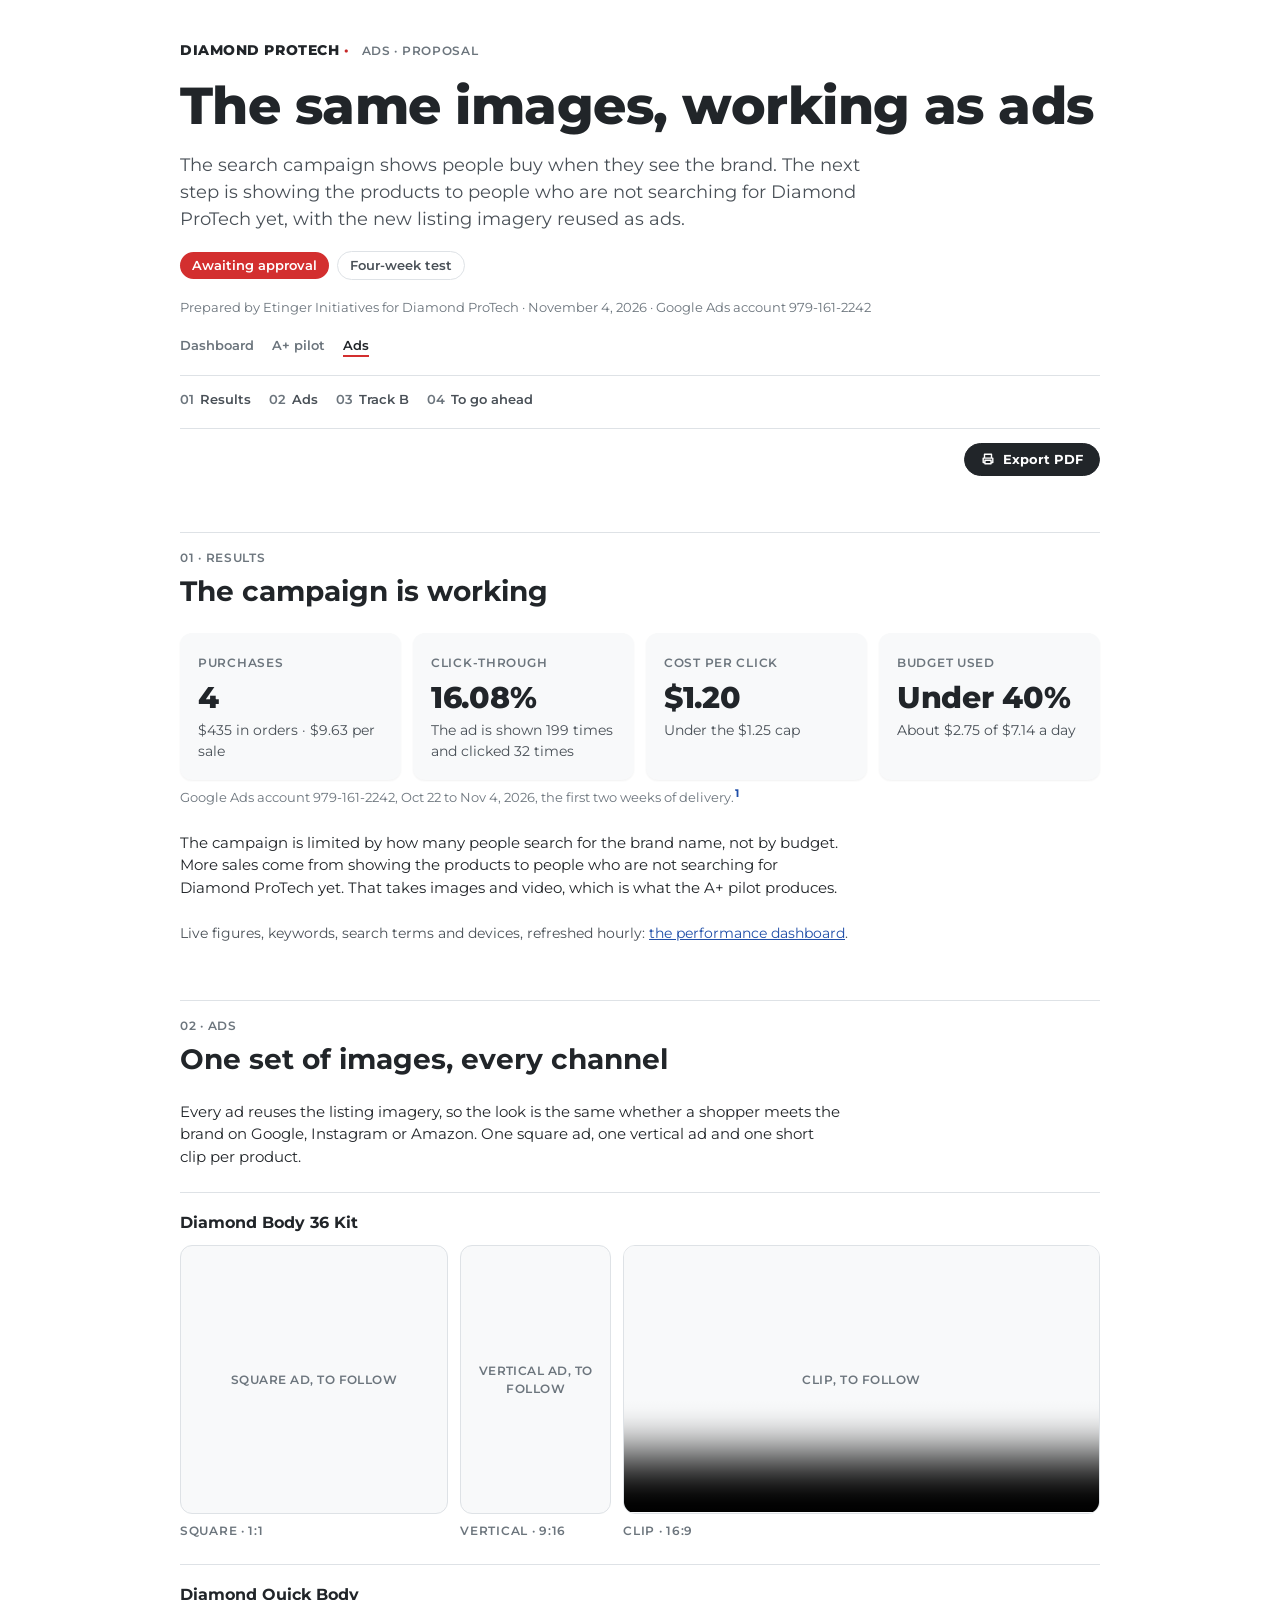
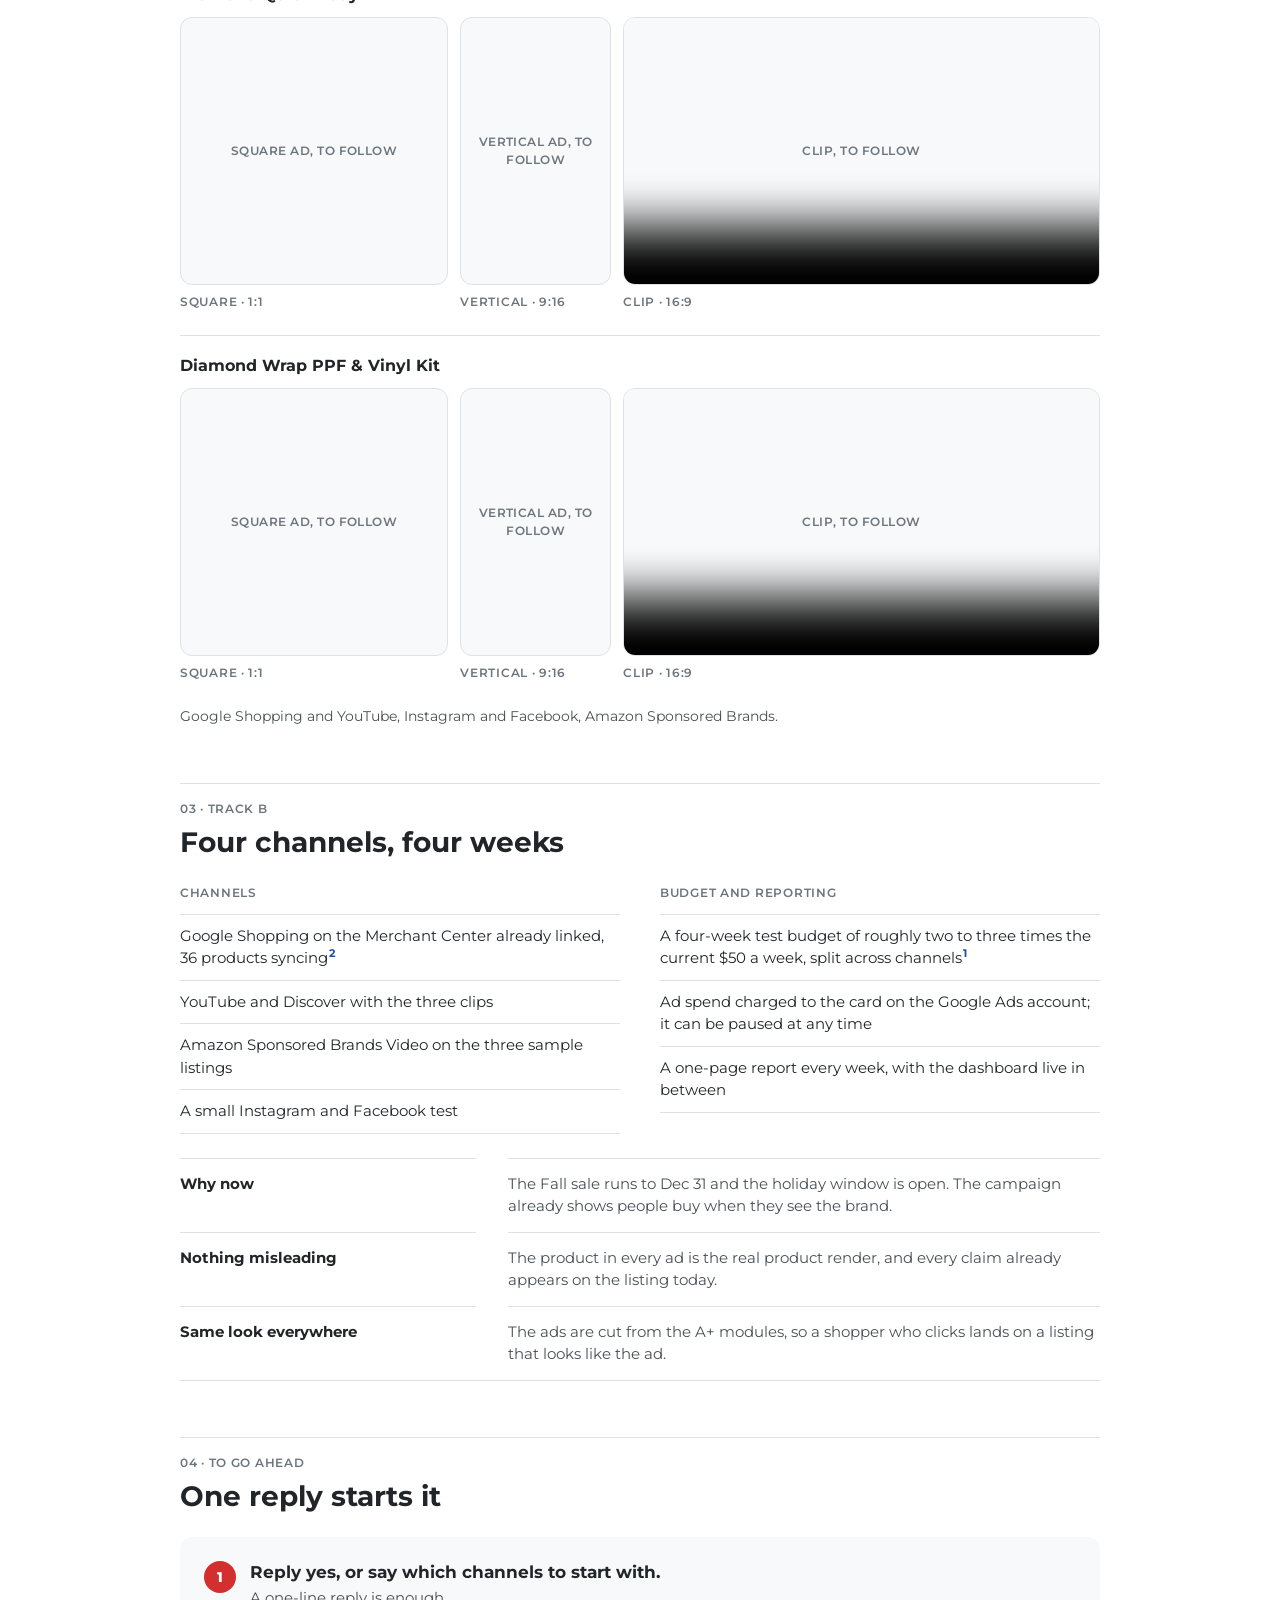
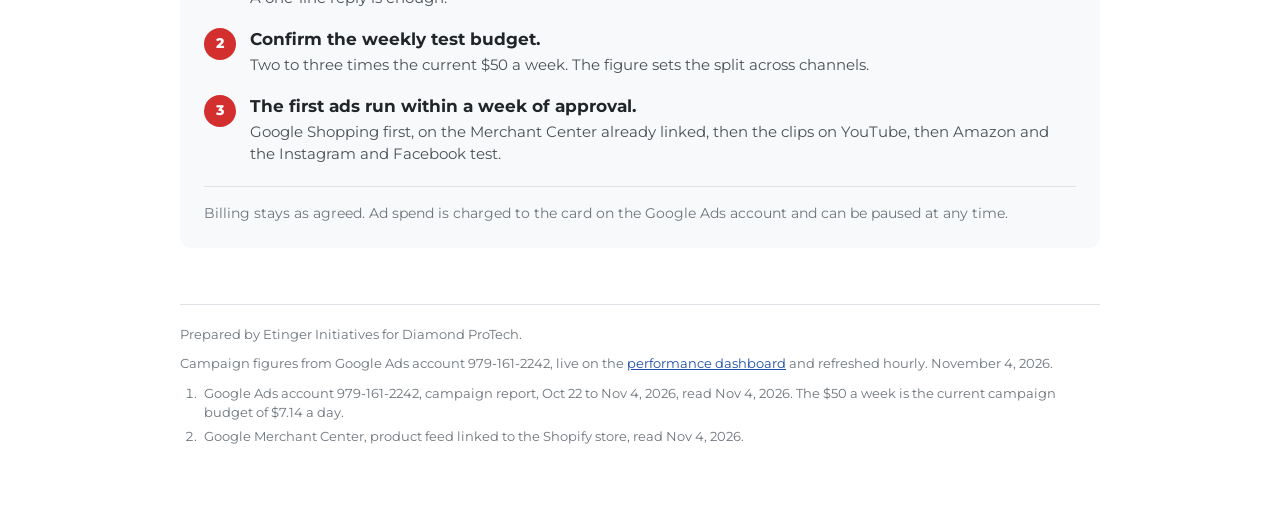
==== ads/index.html @ d478bed5 "Dashboard, A+ pilot and Ads pages with the hourly feed function Co-Authored-By: Claude Fable 5.1 <no" ====
<!doctype html>
<html lang="en">
<head>
<meta charset="utf-8">
<meta name="viewport" content="width=device-width,initial-scale=1,viewport-fit=cover">
<meta name="robots" content="noindex,nofollow">
<title>Diamond ProTech Ads</title>
<link rel="preconnect" href="https://fonts.googleapis.com">
<link rel="preconnect" href="https://fonts.gstatic.com" crossorigin>
<link rel="stylesheet" href="https://fonts.googleapis.com/css2?family=Montserrat:wght@400;500;600;700;800&display=swap">
<link rel="stylesheet" href="/assets/dpt.css">
</head>
<body>
<table class="pt" role="presentation"><tfoot><tr><td></td></tr></tfoot><tbody><tr><td>
<main class="page">

  <header class="top">
    <div class="masthead">
      <div class="brand">
        <span class="wordmark">Diamond ProTech <span class="dot">·</span></span>
        <span class="label">Ads · proposal</span>
      </div>
      <h1>The same images, working as ads</h1>
      <p class="lede">The search campaign shows people buy when they see the brand. The next step is showing the products to people who are not searching for Diamond ProTech yet, with the new listing imagery reused as ads.</p>
      <div class="pills">
        <span class="pill pill-status">Awaiting approval</span>
        <span class="pill pill-quiet">Four-week test</span>
      </div>
      <p class="meta">Prepared by Etinger Initiatives for Diamond ProTech · November 4, 2026 · Google Ads account 979-161-2242</p>
      <nav class="sitenav" aria-label="Pages">
        <a href="/">Dashboard</a>
        <a href="/aplus/">A+ pilot</a>
        <a href="/ads/" aria-current="page">Ads</a>
      </nav>
      <nav class="contents" aria-label="Contents">
        <a href="#results"><span>01</span>Results</a>
        <a href="#ads"><span>02</span>Ads</a>
        <a href="#track-b"><span>03</span>Track B</a>
        <a href="#go-ahead"><span>04</span>To go ahead</a>
      </nav>
      <div class="controls">
        <span class="spacer"></span>
        <button type="button" class="btn" id="export">
          <svg viewBox="0 0 16 16" aria-hidden="true" fill="none" stroke="currentColor" stroke-width="1.6" stroke-linecap="round" stroke-linejoin="round"><path d="M4 6V2.5h8V6M4 12H2.5V7h11v5H12M4.5 9.5h7v4h-7z"/></svg>
          Export PDF
        </button>
      </div>
    </div>
  </header>

  <section class="sec" id="results">
    <div class="sec-head">
      <p class="label">01 · Results</p>
      <h2>The campaign is working</h2>
    </div>
    <div>
      <div class="facts">
        <div class="fact"><span class="label">Purchases</span><b>4</b><p>$435 in orders · $9.63 per sale</p></div>
        <div class="fact"><span class="label">Click-through</span><b>16.08%</b><p>The ad is shown 199 times and clicked 32 times</p></div>
        <div class="fact"><span class="label">Cost per click</span><b>$1.20</b><p>Under the $1.25 cap</p></div>
        <div class="fact"><span class="label">Budget used</span><b>Under 40%</b><p>About $2.75 of $7.14 a day</p></div>
      </div>
      <p class="source">Google Ads account 979-161-2242, Oct 22 to Nov 4, 2026, the first two weeks of delivery.<sup class="fn"><a href="#fn1">1</a></sup></p>
    </div>
    <p class="prose">The campaign is limited by how many people search for the brand name, not by budget. More sales come from showing the products to people who are not searching for Diamond ProTech yet. That takes images and video, which is what the A+ pilot produces.</p>
    <p class="caption">Live figures, keywords, search terms and devices, refreshed hourly: <a href="/">the performance dashboard</a>.</p>
  </section>

  <section class="sec" id="ads">
    <div class="sec-head">
      <p class="label">02 · Ads</p>
      <h2>One set of images, every channel</h2>
    </div>
    <p class="prose">Every ad reuses the listing imagery, so the look is the same whether a shopper meets the brand on Google, Instagram or Amazon. One square ad, one vertical ad and one short clip per product.</p>

    <div class="adrow">
      <h3>Diamond Body 36 Kit</h3>
      <figure>
        <div class="frame ar-1x1" data-note="Square ad, to follow"><img src="/img/ads/body36-ad-1x1.jpg" alt="Diamond Body 36 Kit, square ad" onerror="this.parentElement.classList.add('missing')"></div>
        <figcaption class="label">Square · 1:1</figcaption>
      </figure>
      <figure>
        <div class="frame ar-9x16" data-note="Vertical ad, to follow"><img src="/img/ads/body36-ad-9x16.jpg" alt="Diamond Body 36 Kit, vertical ad" onerror="this.parentElement.classList.add('missing')"></div>
        <figcaption class="label">Vertical · 9:16</figcaption>
      </figure>
      <figure class="wide">
        <div class="frame ar-16x9" data-note="Clip, to follow"><video controls muted playsinline preload="none" poster="/img/ads/body36-clip-poster.jpg" aria-label="Diamond Body 36 Kit, short clip"><source src="/img/ads/body36-clip.mp4" type="video/mp4"></video></div>
        <figcaption class="label">Clip · 16:9</figcaption>
      </figure>
    </div>

    <div class="adrow">
      <h3>Diamond Quick Body</h3>
      <figure>
        <div class="frame ar-1x1" data-note="Square ad, to follow"><img src="/img/ads/quickbody-ad-1x1.jpg" alt="Diamond Quick Body, square ad" onerror="this.parentElement.classList.add('missing')"></div>
        <figcaption class="label">Square · 1:1</figcaption>
      </figure>
      <figure>
        <div class="frame ar-9x16" data-note="Vertical ad, to follow"><img src="/img/ads/quickbody-ad-9x16.jpg" alt="Diamond Quick Body, vertical ad" onerror="this.parentElement.classList.add('missing')"></div>
        <figcaption class="label">Vertical · 9:16</figcaption>
      </figure>
      <figure class="wide">
        <div class="frame ar-16x9" data-note="Clip, to follow"><video controls muted playsinline preload="none" poster="/img/ads/quickbody-clip-poster.jpg" aria-label="Diamond Quick Body, short clip"><source src="/img/ads/quickbody-clip.mp4" type="video/mp4"></video></div>
        <figcaption class="label">Clip · 16:9</figcaption>
      </figure>
    </div>

    <div class="adrow">
      <h3>Diamond Wrap PPF &amp; Vinyl Kit</h3>
      <figure>
        <div class="frame ar-1x1" data-note="Square ad, to follow"><img src="/img/ads/wrap-ad-1x1.jpg" alt="Diamond Wrap PPF and Vinyl Kit, square ad" onerror="this.parentElement.classList.add('missing')"></div>
        <figcaption class="label">Square · 1:1</figcaption>
      </figure>
      <figure>
        <div class="frame ar-9x16" data-note="Vertical ad, to follow"><img src="/img/ads/wrap-ad-9x16.jpg" alt="Diamond Wrap PPF and Vinyl Kit, vertical ad" onerror="this.parentElement.classList.add('missing')"></div>
        <figcaption class="label">Vertical · 9:16</figcaption>
      </figure>
      <figure class="wide">
        <div class="frame ar-16x9" data-note="Clip, to follow"><video controls muted playsinline preload="none" poster="/img/ads/wrap-clip-poster.jpg" aria-label="Diamond Wrap PPF and Vinyl Kit, short clip"><source src="/img/ads/wrap-clip.mp4" type="video/mp4"></video></div>
        <figcaption class="label">Clip · 16:9</figcaption>
      </figure>
    </div>

    <p class="caption">Google Shopping and YouTube, Instagram and Facebook, Amazon Sponsored Brands.</p>
  </section>

  <section class="sec" id="track-b">
    <div class="sec-head">
      <p class="label">03 · Track B</p>
      <h2>Four channels, four weeks</h2>
    </div>
    <div class="tracks">
      <div class="track">
        <p class="label">Channels</p>
        <ul>
          <li>Google Shopping on the Merchant Center already linked, 36 products syncing<sup class="fn"><a href="#fn2">2</a></sup></li>
          <li>YouTube and Discover with the three clips</li>
          <li>Amazon Sponsored Brands Video on the three sample listings</li>
          <li>A small Instagram and Facebook test</li>
        </ul>
      </div>
      <div class="track">
        <p class="label">Budget and reporting</p>
        <ul>
          <li>A four-week test budget of roughly two to three times the current $50 a week, split across channels<sup class="fn"><a href="#fn1">1</a></sup></li>
          <li>Ad spend charged to the card on the Google Ads account; it can be paused at any time</li>
          <li>A one-page report every week, with the dashboard live in between</li>
        </ul>
      </div>
    </div>
    <dl class="defs">
      <dt>Why now</dt>
      <dd>The Fall sale runs to Dec 31 and the holiday window is open. The campaign already shows people buy when they see the brand.</dd>
      <dt>Nothing misleading</dt>
      <dd>The product in every ad is the real product render, and every claim already appears on the listing today.</dd>
      <dt>Same look everywhere</dt>
      <dd>The ads are cut from the A+ modules, so a shopper who clicks lands on a listing that looks like the ad.</dd>
    </dl>
  </section>

  <section class="sec" id="go-ahead">
    <div class="sec-head">
      <p class="label">04 · To go ahead</p>
      <h2>One reply starts it</h2>
    </div>
    <div class="approve">
      <ol class="steps">
        <li>
          <div>
            <b>Reply yes, or say which channels to start with.</b>
            <p>A one-line reply is enough.</p>
          </div>
        </li>
        <li>
          <div>
            <b>Confirm the weekly test budget.</b>
            <p>Two to three times the current $50 a week. The figure sets the split across channels.</p>
          </div>
        </li>
        <li>
          <div>
            <b>The first ads run within a week of approval.</b>
            <p>Google Shopping first, on the Merchant Center already linked, then the clips on YouTube, then Amazon and the Instagram and Facebook test.</p>
          </div>
        </li>
      </ol>
      <p class="aside">Billing stays as agreed. Ad spend is charged to the card on the Google Ads account and can be paused at any time.</p>
    </div>
  </section>

  <footer>
    <p>Prepared by Etinger Initiatives for Diamond ProTech.</p>
    <p>Campaign figures from Google Ads account 979-161-2242, live on the <a href="/">performance dashboard</a> and refreshed hourly. November 4, 2026.</p>
    <ol class="footnotes">
      <li id="fn1">Google Ads account 979-161-2242, campaign report, Oct 22 to Nov 4, 2026, read Nov 4, 2026. The $50 a week is the current campaign budget of $7.14 a day.</li>
      <li id="fn2">Google Merchant Center, product feed linked to the Shopify store, read Nov 4, 2026.</li>
    </ol>
  </footer>

</main>
</td></tr></tbody></table>
<div class="print-foot" aria-hidden="true"><span>Diamond ProTech Ads · November 4, 2026</span><span>Prepared by Etinger Initiatives for Diamond ProTech</span></div>
<script>
(function () {
  document.getElementById('export').addEventListener('click', function () { window.print(); });
  // A clip whose poster is not there yet shows its placeholder note instead of an empty player.
  Array.prototype.forEach.call(document.querySelectorAll('.frame video[poster]'), function (v) {
    var probe = new Image();
    probe.onerror = function () { v.hidden = true; v.parentElement.classList.add('missing'); };
    probe.src = v.getAttribute('poster');
  });
})();
</script>
</body>
</html>
---- assets/dpt.css ----
/* Diamond ProTech house style, shared by the dashboard, the A+ page and the Ads page.
   One 920px column read top to bottom; hairlines and alignment carry the structure,
   cards only where a number lives, red only as an accent. */
:root{
  --bg:#ffffff; --surface:#f8f9fa; --ink:#212529; --ink-700:#495057; --ink-500:#6c757d; --line:#dee2e6;
  --red:#d32f2f; --red-text:#c62828; --red-tint:#fdecea; --on-red:#ffffff;
  --success:#198754; --success-tint:#e7f4ed; --link:#1f4ea8; --shadow-rest:0 1px 2px rgba(33,37,41,.06);
  --font-sans:"Montserrat","Segoe UI",Roboto,Helvetica,Arial,sans-serif;
  color-scheme:light;
}
@media (prefers-color-scheme:dark){
  :root:not([data-theme="light"]){
    --bg:#141619; --surface:#1c1f23; --ink:#f1f3f5; --ink-700:#ced4da; --ink-500:#a5adb5; --line:#343a40;
    --red-text:#ff7b7b; --red-tint:#3a1e20; --success:#4fbf8a; --success-tint:#15302a; --link:#8ab4f8;
    color-scheme:dark;
  }
}
:root[data-theme="dark"]{
  --bg:#141619; --surface:#1c1f23; --ink:#f1f3f5; --ink-700:#ced4da; --ink-500:#a5adb5; --line:#343a40;
  --red-text:#ff7b7b; --red-tint:#3a1e20; --success:#4fbf8a; --success-tint:#15302a; --link:#8ab4f8;
  color-scheme:dark;
}

html{scroll-behavior:smooth;-webkit-text-size-adjust:100%}
@media (prefers-reduced-motion:reduce){html{scroll-behavior:auto}}
*,*::before,*::after{box-sizing:border-box}
body{
  margin:0;background:var(--bg);color:var(--ink);
  font:400 16px/1.5 var(--font-sans);-webkit-font-smoothing:antialiased;
  padding-left:max(16px,env(safe-area-inset-left,0px));padding-right:max(16px,env(safe-area-inset-right,0px));
  padding-block:40px 64px;
}
.page{max-width:920px;margin:0 auto;display:grid;gap:56px;grid-template-columns:minmax(0,1fr)}
.page>*,.sec>*,.top>*,.masthead>*,.sec>div>*{min-width:0;max-width:100%}
a{color:var(--link)}
a:focus-visible{outline:2px solid var(--link);outline-offset:2px;border-radius:2px}
button{font:inherit;color:inherit}
h1,h2,h3{margin:0;text-wrap:balance}
h1{font-size:clamp(34px,6vw,52px);font-weight:800;letter-spacing:-.01em;line-height:1.05}
h2{font-size:28px;font-weight:700;line-height:1.2}
h3{font-size:20px;font-weight:700;line-height:1.25}
p{margin:0}
sup.fn{font-size:11px;line-height:0;vertical-align:super;margin-left:1px}
sup.fn a{text-decoration:none;font-weight:700}
.label{font-size:12px;font-weight:600;text-transform:uppercase;letter-spacing:.06em;color:var(--ink-500);margin:0}
.source{font-size:13px;color:var(--ink-500);margin-top:8px}
.prose{max-width:66ch;color:var(--ink)}
.caption{font-size:14px;color:var(--ink-700)}
.num,.tnum{font-variant-numeric:tabular-nums}

/* Masthead */
.top{display:grid;gap:24px}
.masthead{display:grid;gap:18px}
.brand{display:flex;flex-wrap:wrap;align-items:baseline;gap:6px 12px}
.wordmark{font-size:14px;font-weight:800;text-transform:uppercase;letter-spacing:.04em}
.wordmark .dot{color:var(--red-text)}
.lede{font-size:18px;color:var(--ink-700);max-width:60ch}
.pills{display:flex;flex-wrap:wrap;gap:8px;align-items:center}
.pill{display:inline-block;padding:6px 12px;border-radius:999px;font-size:13px;font-weight:600;line-height:1.2}
.pill-status{background:var(--red);color:var(--on-red)}
.pill-quiet{border:1px solid var(--line);color:var(--ink-700)}
.meta{font-size:13px;color:var(--ink-500)}
.contents{display:flex;flex-wrap:wrap;gap:6px 18px;padding-top:14px;border-top:1px solid var(--line);font-size:13px}
.contents a{color:var(--ink-700);text-decoration:none;font-weight:600;white-space:nowrap}
.contents a span{color:var(--ink-500);margin-right:6px}
.contents a:hover{color:var(--link)}
.sitenav{display:flex;flex-wrap:wrap;gap:6px 18px;font-size:13px}
.sitenav a{color:var(--ink-500);text-decoration:none;font-weight:600;white-space:nowrap}
.sitenav a:hover{color:var(--link)}
.sitenav a[aria-current="page"]{color:var(--ink);border-bottom:2px solid var(--red)}

/* Controls row: date range pills and the export button */
.controls{display:flex;flex-wrap:wrap;align-items:center;gap:8px;padding-top:14px;border-top:1px solid var(--line)}
.controls .spacer{flex:1 1 auto}
.rangepill{appearance:none;background:transparent;border:1px solid var(--line);color:var(--ink-700);border-radius:999px;padding:7px 13px;font-size:13px;font-weight:600;line-height:1.2;cursor:pointer}
.rangepill:hover{color:var(--ink)}
.rangepill[aria-pressed="true"]{background:var(--ink);color:var(--bg);border-color:var(--ink)}
.rangepill:disabled{opacity:.45;cursor:default}
.rangepill:focus-visible,.btn:focus-visible,.datein:focus-visible{outline:2px solid var(--link);outline-offset:2px}
.custom{display:none;align-items:center;gap:6px;font-size:13px;color:var(--ink-500)}
.custom.on{display:inline-flex;flex-wrap:wrap}
.datein{font:inherit;font-size:13px;color:var(--ink);background:var(--surface);border:1px solid var(--line);border-radius:8px;padding:5px 8px;max-width:150px}
.btn{appearance:none;display:inline-flex;align-items:center;gap:8px;background:var(--ink);color:var(--bg);border:1px solid var(--ink);border-radius:999px;padding:8px 16px;font-size:13px;font-weight:700;line-height:1.2;cursor:pointer;text-decoration:none}
.btn:hover{opacity:.9}
.btn svg{width:14px;height:14px}
.notice{display:none;border-left:3px solid var(--red);padding:4px 0 4px 14px;font-size:14px;color:var(--ink-700)}
.notice.on{display:block}
.notice.quiet{border-left-color:var(--line)}

/* Key figures strip */
.kf{display:grid;grid-template-columns:repeat(2,1fr);border-top:1px solid var(--line);border-bottom:1px solid var(--line)}
.kf div{padding:16px 14px;min-width:0}
.kf div:nth-child(even){border-left:1px solid var(--line)}
.kf div:nth-child(n+3){border-top:1px solid var(--line)}
.kf b{display:block;font-size:30px;font-weight:800;line-height:1.1;letter-spacing:-.01em;white-space:nowrap}
.kf .label{margin-top:6px}
@media (min-width:720px){
  .kf{grid-template-columns:repeat(6,1fr)}
  .kf div:nth-child(n+3){border-top:0}
  .kf div:nth-child(n+2){border-left:1px solid var(--line)}
}

/* Sections */
.sec{display:grid;gap:24px;padding-top:16px;border-top:1px solid var(--line);grid-template-columns:minmax(0,1fr)}
.sec-head{display:grid;gap:8px}

/* Facts grid */
.facts{display:grid;grid-template-columns:repeat(auto-fit,minmax(190px,1fr));gap:12px}
.fact{background:var(--surface);border-radius:12px;padding:18px;box-shadow:var(--shadow-rest);min-width:0}
.fact b{display:block;font-size:30px;font-weight:800;line-height:1.1;letter-spacing:-.01em;margin:8px 0 6px}
.fact p{font-size:14px;color:var(--ink-700)}

/* Tables */
.table-title{margin-bottom:10px}
.table-wrap{overflow-x:auto;max-width:100%}
table{width:100%;border-collapse:collapse;font-size:15px}
th{font-size:12px;font-weight:600;text-transform:uppercase;letter-spacing:.06em;color:var(--ink-500);background:var(--surface);text-align:left;padding:10px 12px;white-space:nowrap}
td{padding:10px 12px;border-bottom:1px solid var(--line);vertical-align:top}
th.num,td.num{text-align:right;white-space:nowrap}
td.muted{color:var(--ink-500)}
tr.empty td{color:var(--ink-500);text-align:center}

/* Chips */
.chips{display:inline-flex;flex-wrap:wrap;gap:8px;align-items:center}
.chip{display:inline-block;padding:4px 10px;border-radius:999px;border:1px solid var(--line);font-size:13px;font-weight:600;line-height:1.3;color:var(--ink-700)}
.chip-neg{background:var(--red-tint);color:var(--red-text);border-color:transparent}
.chip-ok{background:var(--success-tint);color:var(--success);border-color:transparent}
.chip-sm{padding:2px 8px;font-size:12px;margin-left:8px;vertical-align:1px}
.hk{display:grid;gap:12px;padding-top:16px;border-top:1px solid var(--line)}
.hk-row{display:flex;flex-wrap:wrap;gap:8px 12px;align-items:center;font-size:14px;color:var(--ink-700)}

/* Stat blocks */
.stats{display:grid;gap:20px}
@media (min-width:720px){.stats{grid-template-columns:repeat(3,1fr)}}
.stat{border-left:3px solid var(--line);padding:2px 0 2px 16px;min-width:0}
.stat.hot{border-left-color:var(--red)}
.stat b{display:block;font-size:30px;font-weight:800;line-height:1.1;letter-spacing:-.01em;margin:6px 0}
.stat p{font-size:15px;color:var(--ink-700);max-width:60ch}

/* Definition rows */
.defs{display:grid;margin:0}
.defs dt{font-weight:700;padding:14px 0 4px;border-top:1px solid var(--line)}
.defs dd{margin:0;padding:0 0 14px;color:var(--ink-700)}
.defs dd:last-child{border-bottom:1px solid var(--line)}
@media (min-width:720px){
  .defs{grid-template-columns:minmax(0,1fr) minmax(0,2fr);column-gap:32px;border-bottom:1px solid var(--line)}
  .defs dt,.defs dd{padding:14px 0;border-top:1px solid var(--line)}
  .defs dd:last-child{border-bottom:0}
}

/* Frames */
figure{margin:0;display:grid;gap:8px;min-width:0;align-content:start}
figcaption{margin:0}
.frame{border:1px solid var(--line);border-radius:12px;overflow:hidden;background:var(--surface);max-width:100%;position:relative}
.frame img,.frame video{display:block;width:100%;height:100%;object-fit:contain;background:var(--surface)}
.frame img{color:transparent;font-size:0}
.frame.missing img{visibility:hidden}
.frame.missing::after{content:attr(data-note);position:absolute;inset:0;display:grid;place-items:center;padding:12px;text-align:center;font-size:12px;font-weight:600;letter-spacing:.04em;text-transform:uppercase;color:var(--ink-500)}
.ar-1x1{aspect-ratio:1/1}
.ar-9x16{aspect-ratio:9/16}
.ar-16x9{aspect-ratio:16/9}
.ar-mod{aspect-ratio:970/600}
.pair{display:grid;grid-template-columns:1fr 1fr;gap:12px}
.modules{display:grid;grid-template-columns:repeat(2,1fr);gap:12px}
@media (min-width:720px){.modules{grid-template-columns:repeat(4,1fr)}}

/* Product blocks */
.product{display:grid;gap:16px;padding-top:20px;border-top:1px solid var(--line)}
.product-head{display:grid;gap:4px}
.product-head .why{color:var(--ink-700);max-width:66ch}
.product-head .covers{font-size:14px;color:var(--ink-500)}
.product-head .pills{margin-top:6px}

/* Ad rows */
.adrow{display:grid;grid-template-columns:1fr 1fr;gap:12px;padding-top:20px;border-top:1px solid var(--line)}
.adrow h3{grid-column:1/-1;font-size:16px}
.adrow .wide{grid-column:1/-1}
@media (min-width:720px){
  .adrow{grid-template-columns:1fr .5625fr 1.7778fr}
  .adrow .wide{grid-column:auto}
}

/* Tracks */
.tracks{display:grid;gap:32px}
@media (min-width:720px){.tracks{grid-template-columns:1fr 1fr;gap:40px}}
.track{display:grid;gap:12px;min-width:0;align-content:start}
.track ul{list-style:none;margin:0;padding:0}
.track li{padding:10px 0;border-top:1px solid var(--line);font-size:15px}
.track li:last-child{border-bottom:1px solid var(--line)}

/* Approve block */
.approve{background:var(--surface);border-radius:12px;padding:24px;display:grid;gap:20px}
.steps{list-style:none;margin:0;padding:0;display:grid;gap:18px;counter-reset:step}
.steps li{display:grid;grid-template-columns:32px minmax(0,1fr);gap:14px;counter-increment:step}
.steps li::before{content:counter(step);width:32px;height:32px;border-radius:50%;background:var(--red);color:var(--on-red);font-weight:800;font-size:14px;display:grid;place-items:center}
.steps b{display:block;font-size:17px;font-weight:700;line-height:1.3}
.steps p{color:var(--ink-700);font-size:15px;margin-top:4px}
.aside{font-size:14px;color:var(--ink-500);padding-top:16px;border-top:1px solid var(--line)}

/* Chart */
.chart{position:relative;min-width:0}
.chart svg{display:block;width:100%;height:auto;overflow:visible}
.chart .bar{fill:var(--ink-700);transition:opacity .12s}
.chart .bar.dim{opacity:.55}
.chart .bar.on{fill:var(--ink)}
.chart .grid{stroke:var(--line);stroke-width:1}
.chart .axis{fill:var(--ink-500);font-size:11px;font-weight:600}
.chart .budget{stroke:var(--ink-500);stroke-width:1.5;stroke-dasharray:4 4}
.chart .budget-label{fill:var(--ink-500);font-size:11px;font-weight:600}
.chart .dot{fill:var(--success);stroke:var(--bg);stroke-width:2}
.chart .track-label{fill:var(--ink-500);font-size:11px;font-weight:600;letter-spacing:.06em;text-transform:uppercase}
.chart .peak{fill:var(--ink-700);font-size:11px;font-weight:700}
.chart .hit{fill:transparent;cursor:default;outline:none}
.chart .hit:focus-visible + .bar,.chart .hit:hover + .bar{fill:var(--ink)}
.tip{position:absolute;pointer-events:none;display:none;background:var(--bg);border:1px solid var(--line);border-radius:10px;box-shadow:0 4px 14px rgba(33,37,41,.12);padding:10px 12px;font-size:13px;line-height:1.4;min-width:150px;z-index:2}
.tip.on{display:block}
.tip b{display:block;font-size:12px;color:var(--ink-500);font-weight:600;text-transform:uppercase;letter-spacing:.04em;margin-bottom:4px}
.tip div{display:flex;justify-content:space-between;gap:16px}
.tip strong{font-weight:700}
.legend{display:flex;flex-wrap:wrap;gap:6px 18px;font-size:13px;color:var(--ink-700);margin-top:8px}
.legend span{display:inline-flex;align-items:center;gap:7px}
.legend i{display:inline-block;width:12px;height:12px;border-radius:3px;background:var(--ink-700)}
.legend i.dash{width:16px;height:0;border-top:2px dashed var(--ink-500);border-radius:0}
.legend i.dot{width:10px;height:10px;border-radius:50%;background:var(--success)}
.linkbtn{appearance:none;background:none;border:0;padding:0;color:var(--link);font-size:13px;font-weight:600;cursor:pointer;text-decoration:underline}
.hidden{display:none !important}

/* Footer */
footer{font-size:13px;color:var(--ink-500);display:grid;gap:10px;padding-top:20px;border-top:1px solid var(--line)}
.footnotes{margin:0;padding-left:20px;display:grid;gap:4px}
.footnotes li{padding-left:4px}

/* Print scaffold: on screen the table wrapper is inert; in print its foot repeats on every page
   and reserves the room the fixed footer draws into. */
.pt,.pt>tbody,.pt>tfoot,.pt>tbody>tr,.pt>tfoot>tr,.pt>tbody>tr>td,.pt>tfoot>tr>td{display:block;padding:0;border:0;width:auto}
.pt>tfoot{display:none}
.print-foot{display:none}

@media print{
  :root,:root[data-theme="dark"],:root:not([data-theme="light"]){
    --bg:#ffffff; --surface:#f8f9fa; --ink:#212529; --ink-700:#495057; --ink-500:#6c757d; --line:#dee2e6;
    --red:#d32f2f; --red-text:#c62828; --red-tint:#fdecea; --on-red:#ffffff;
    --success:#198754; --success-tint:#e7f4ed; --link:#1f4ea8; --shadow-rest:none;
    color-scheme:light;
  }
  @page{margin:16mm}
  html,body{background:#fff}
  body{padding:0;font-size:13px}
  .page{gap:28px;max-width:none}
  h1{font-size:30px}
  h2{font-size:20px}
  h3{font-size:15px}
  .lede{font-size:15px}
  .kf b,.fact b,.stat b{font-size:22px}
  .kf div{padding:10px 10px}
  table{font-size:11.5px}
  th,td{padding:6px 8px}
  .controls,.sitenav,.no-print,.tip,.linkbtn{display:none !important}
  .notice.on{display:block}
  .pt{display:table;width:100%;table-layout:fixed;border-collapse:collapse}
  .pt>tbody{display:table-row-group}
  .pt>tfoot{display:table-footer-group}
  .pt>tbody>tr,.pt>tfoot>tr{display:table-row}
  .pt>tbody>tr>td,.pt>tfoot>tr>td{display:table-cell;padding:0;border:0}
  .pt>tfoot>tr>td{height:12mm}
  .print-foot{display:flex;justify-content:space-between;gap:12px;position:fixed;left:0;right:0;bottom:0;height:10mm;align-items:flex-end;padding-bottom:1mm;border-top:1px solid #dee2e6;font-size:9.5px;color:#6c757d;background:#fff}
  .print-foot span{white-space:nowrap}
  .kf,table,.stat,.fact,figure,.chart,.approve,.hk,.defs,.track,.adrow,.sec,footer,.product,.tracks{break-inside:avoid}
  h2,h3,.label,.table-title,.sec-head{break-after:avoid}
  .sec{padding-top:12px}
  a{color:inherit;text-decoration:none}
  .frame{box-shadow:none}
  .chart .bar{fill:#495057}
}
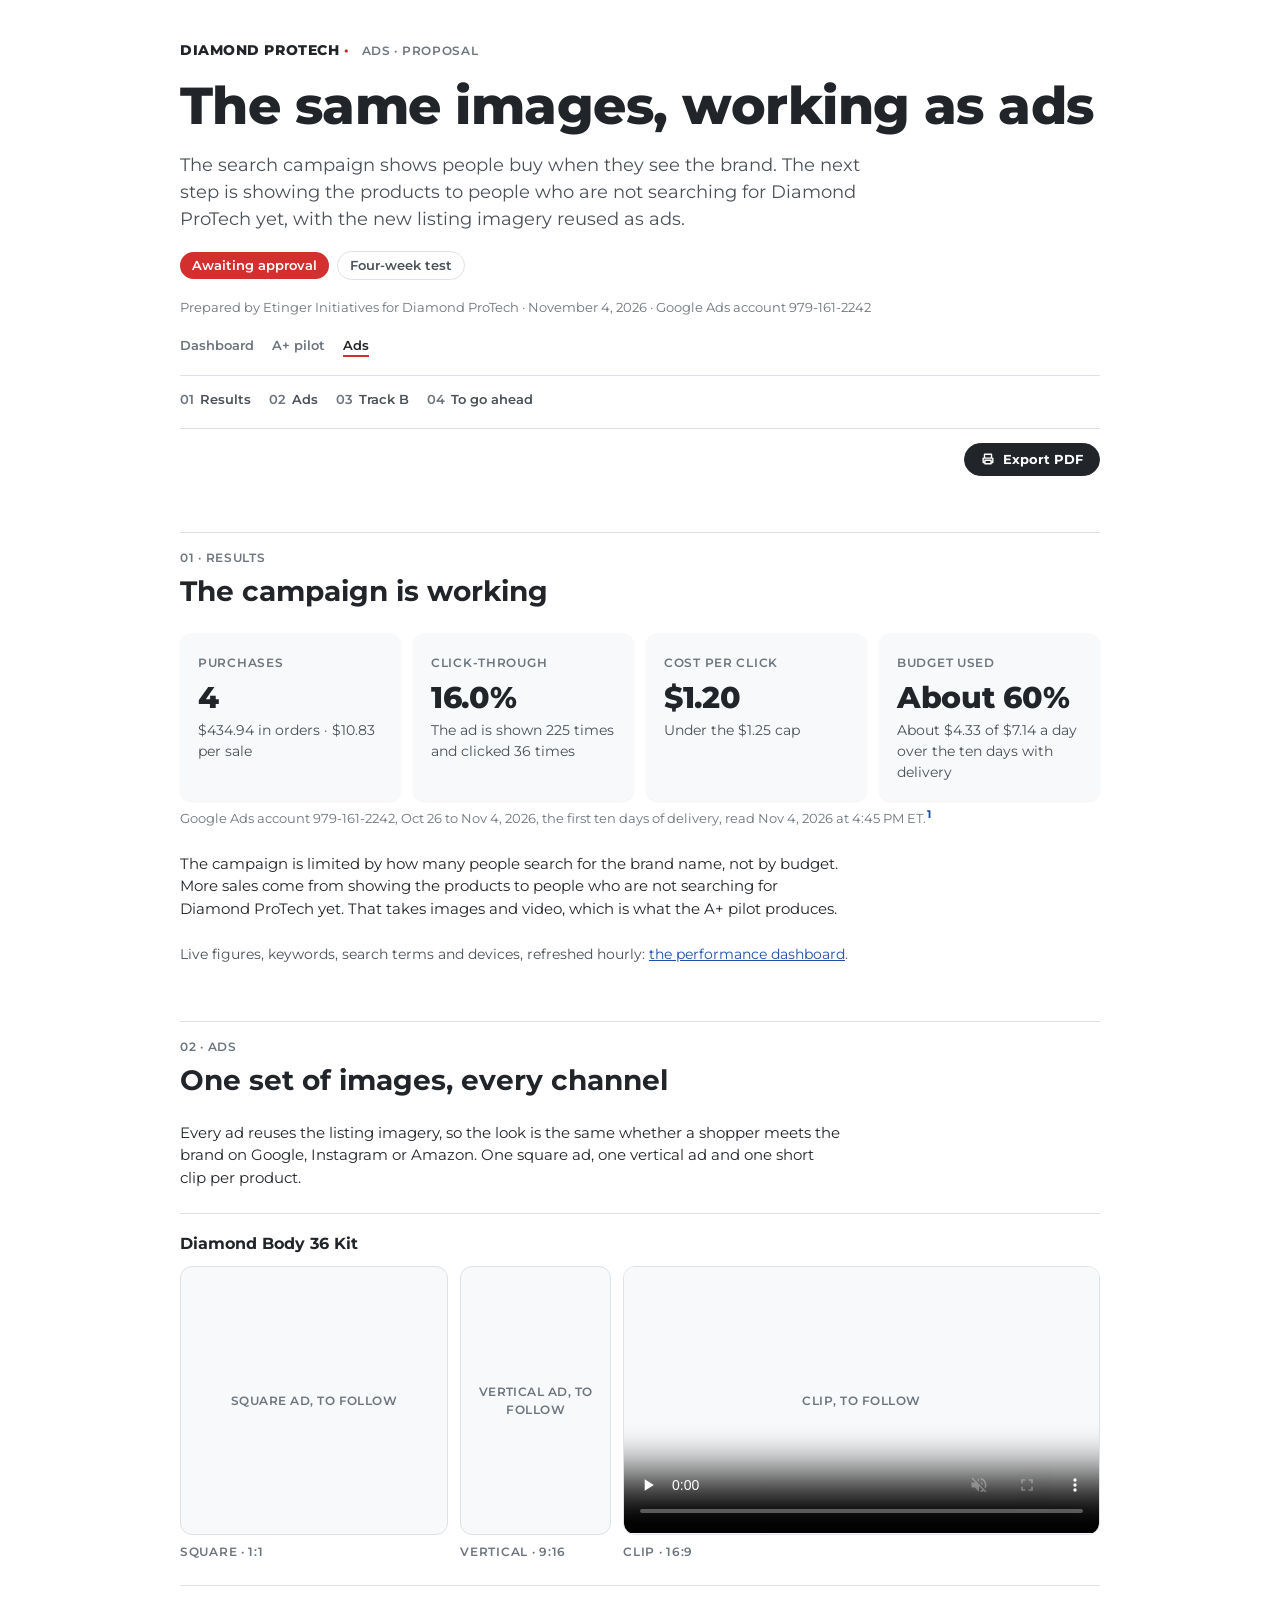
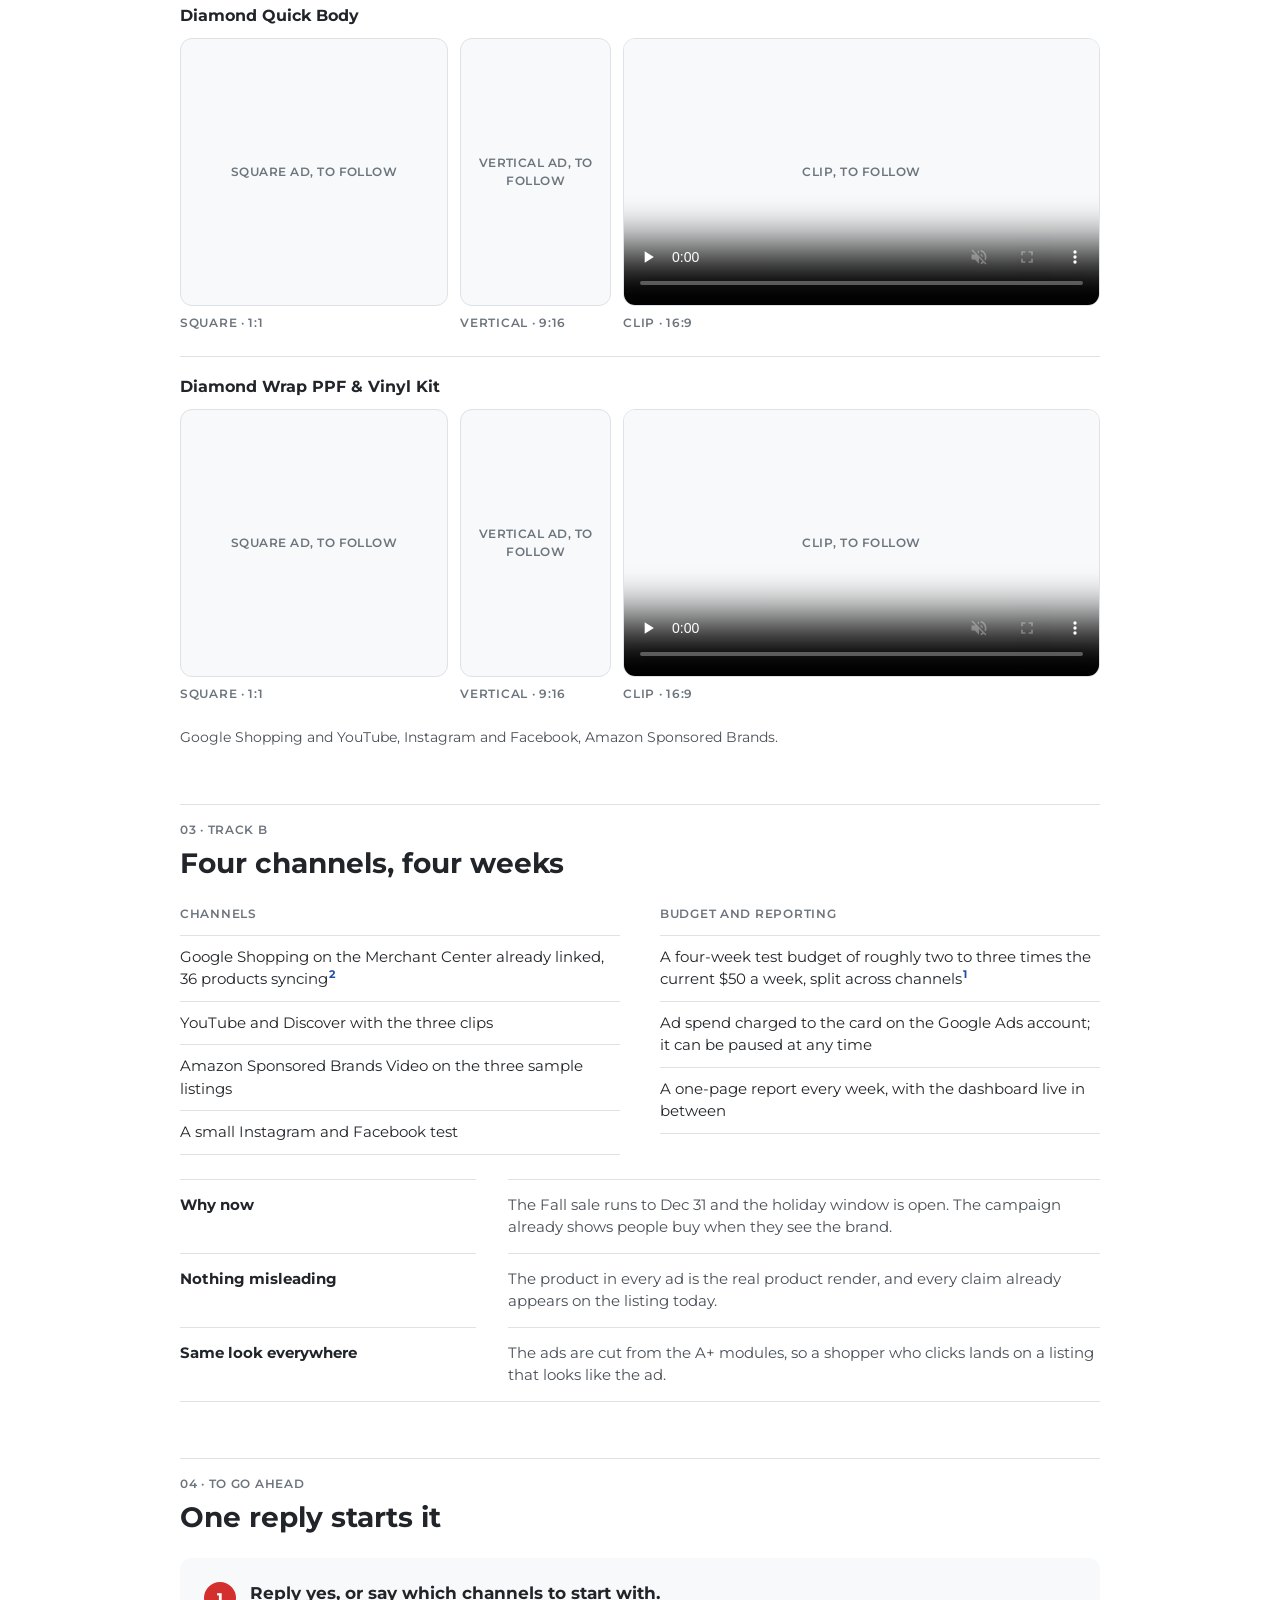
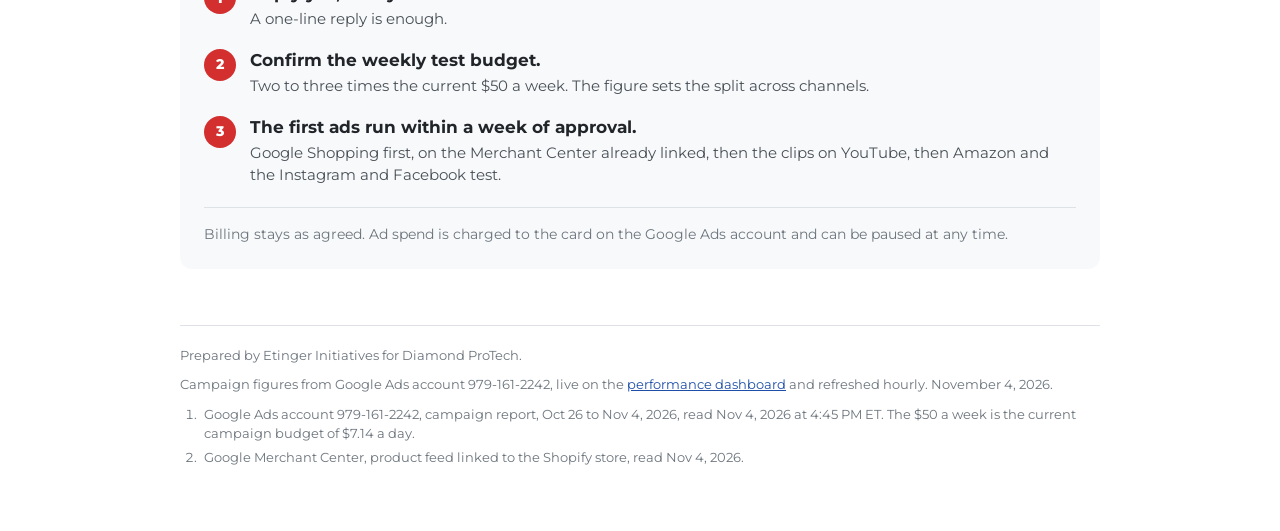
==== commit 3834f421: "Ads page facts from the 4:45 PM feed; key figures fit at tablet widths Co-Authored-By: Claude Fable " ====
--- a/ads/index.html
+++ b/ads/index.html
@@ -55,12 +55,12 @@
     </div>
     <div>
       <div class="facts">
-        <div class="fact"><span class="label">Purchases</span><b>4</b><p>$435 in orders · $9.63 per sale</p></div>
-        <div class="fact"><span class="label">Click-through</span><b>16.08%</b><p>The ad is shown 199 times and clicked 32 times</p></div>
+        <div class="fact"><span class="label">Purchases</span><b>4</b><p>$434.94 in orders · $10.83 per sale</p></div>
+        <div class="fact"><span class="label">Click-through</span><b>16.0%</b><p>The ad is shown 225 times and clicked 36 times</p></div>
         <div class="fact"><span class="label">Cost per click</span><b>$1.20</b><p>Under the $1.25 cap</p></div>
-        <div class="fact"><span class="label">Budget used</span><b>Under 40%</b><p>About $2.75 of $7.14 a day</p></div>
-      </div>
-      <p class="source">Google Ads account 979-161-2242, Oct 22 to Nov 4, 2026, the first two weeks of delivery.<sup class="fn"><a href="#fn1">1</a></sup></p>
+        <div class="fact"><span class="label">Budget used</span><b>About 60%</b><p>About $4.33 of $7.14 a day over the ten days with delivery</p></div>
+      </div>
+      <p class="source">Google Ads account 979-161-2242, Oct 26 to Nov 4, 2026, the first ten days of delivery, read Nov 4, 2026 at 4:45 PM ET.<sup class="fn"><a href="#fn1">1</a></sup></p>
     </div>
     <p class="prose">The campaign is limited by how many people search for the brand name, not by budget. More sales come from showing the products to people who are not searching for Diamond ProTech yet. That takes images and video, which is what the A+ pilot produces.</p>
     <p class="caption">Live figures, keywords, search terms and devices, refreshed hourly: <a href="/">the performance dashboard</a>.</p>
@@ -192,7 +192,7 @@
     <p>Prepared by Etinger Initiatives for Diamond ProTech.</p>
     <p>Campaign figures from Google Ads account 979-161-2242, live on the <a href="/">performance dashboard</a> and refreshed hourly. November 4, 2026.</p>
     <ol class="footnotes">
-      <li id="fn1">Google Ads account 979-161-2242, campaign report, Oct 22 to Nov 4, 2026, read Nov 4, 2026. The $50 a week is the current campaign budget of $7.14 a day.</li>
+      <li id="fn1">Google Ads account 979-161-2242, campaign report, Oct 26 to Nov 4, 2026, read Nov 4, 2026 at 4:45 PM ET. The $50 a week is the current campaign budget of $7.14 a day.</li>
       <li id="fn2">Google Merchant Center, product feed linked to the Shopify store, read Nov 4, 2026.</li>
     </ol>
   </footer>
--- a/assets/dpt.css
+++ b/assets/dpt.css
@@ -93,6 +93,7 @@
 .kf div:nth-child(even){border-left:1px solid var(--line)}
 .kf div:nth-child(n+3){border-top:1px solid var(--line)}
 .kf b{display:block;font-size:30px;font-weight:800;line-height:1.1;letter-spacing:-.01em;white-space:nowrap}
+@media (min-width:720px) and (max-width:919px){.kf b{font-size:clamp(22px,3.3vw,30px)}}
 .kf .label{margin-top:6px}
 @media (min-width:720px){
   .kf{grid-template-columns:repeat(6,1fr)}
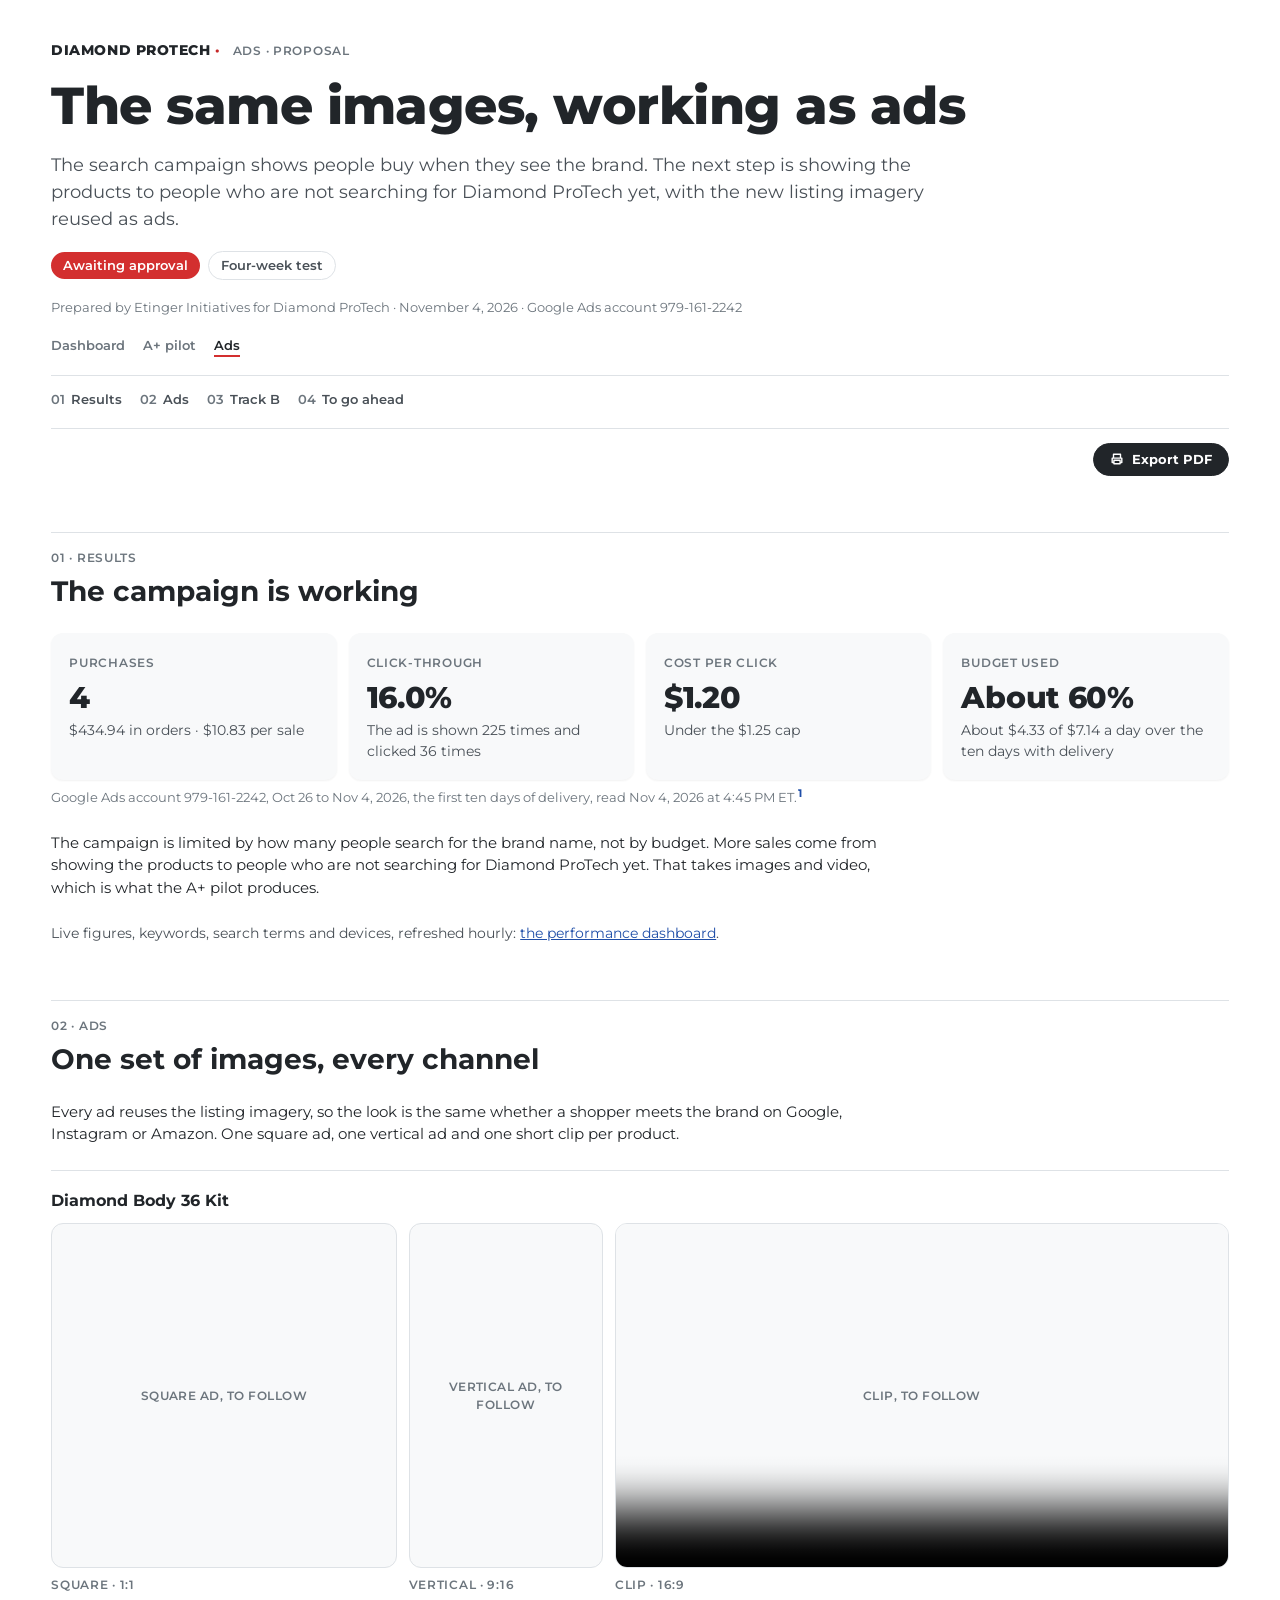
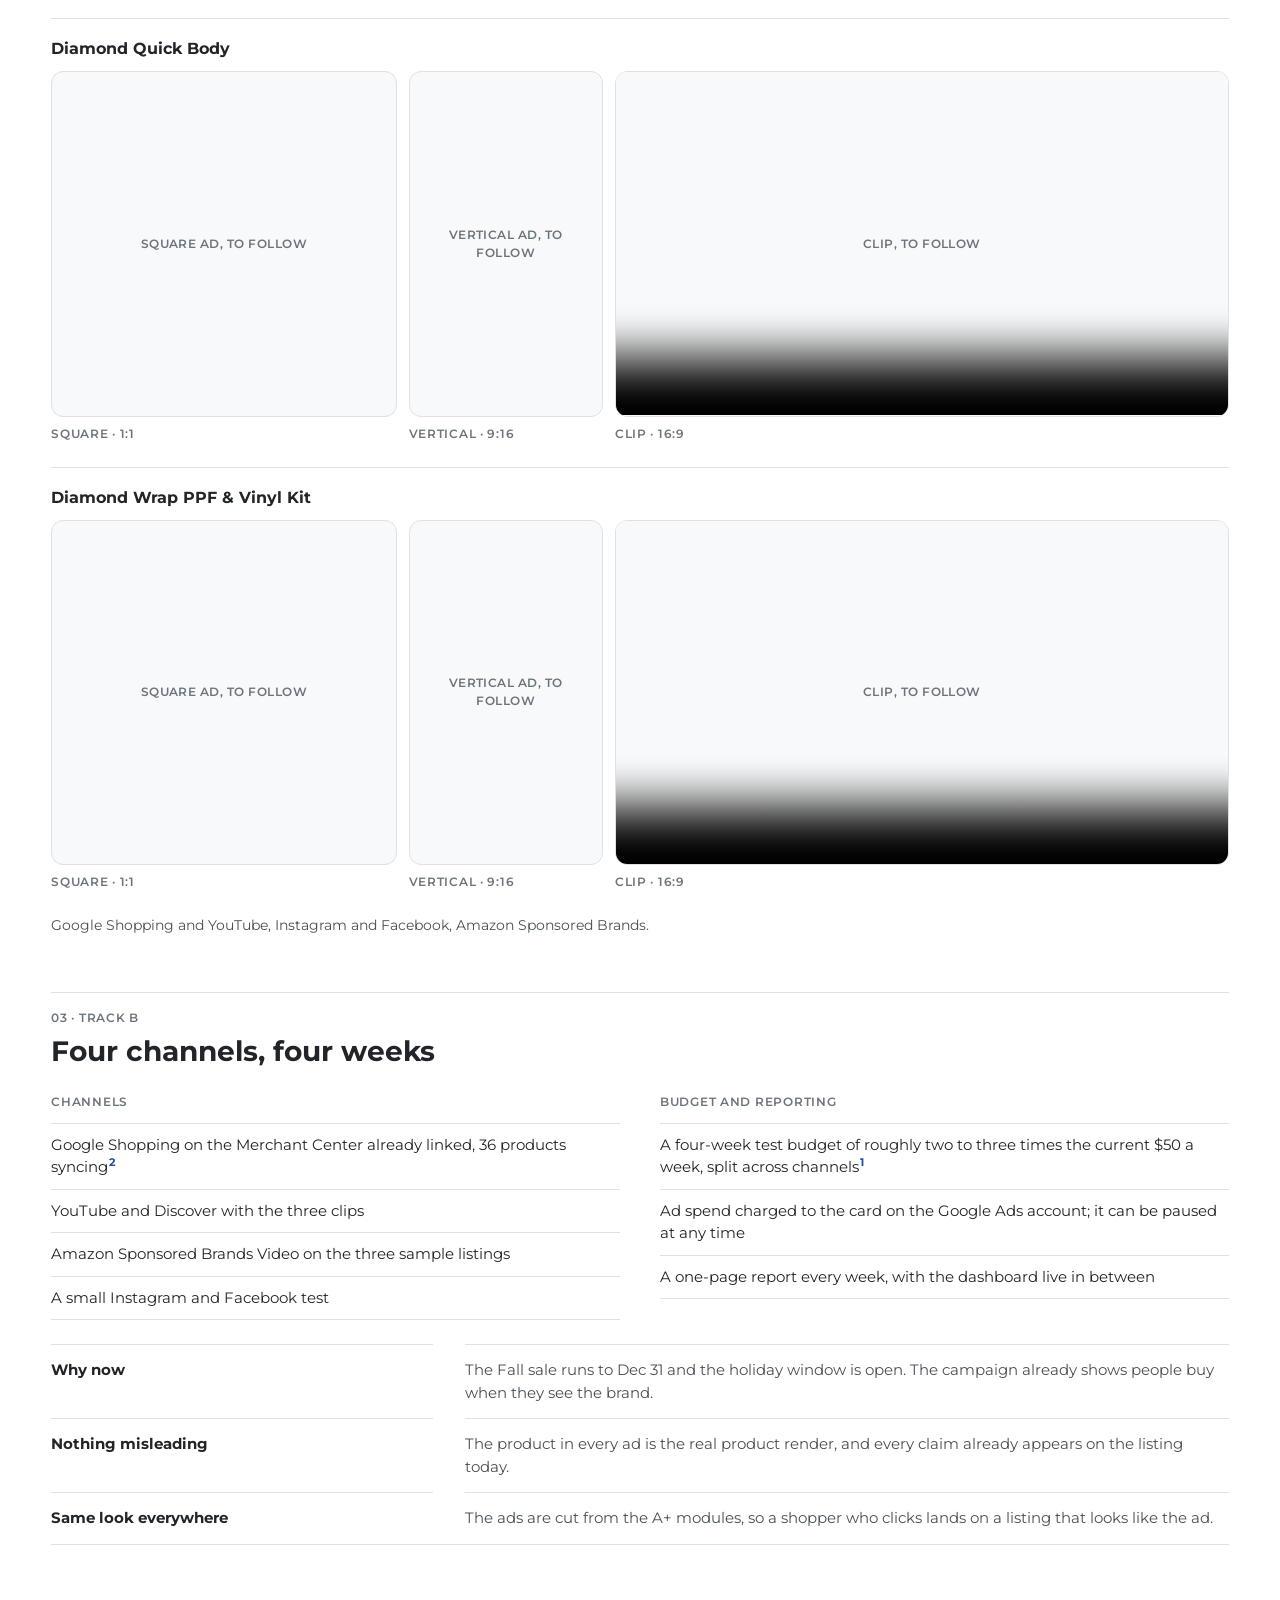
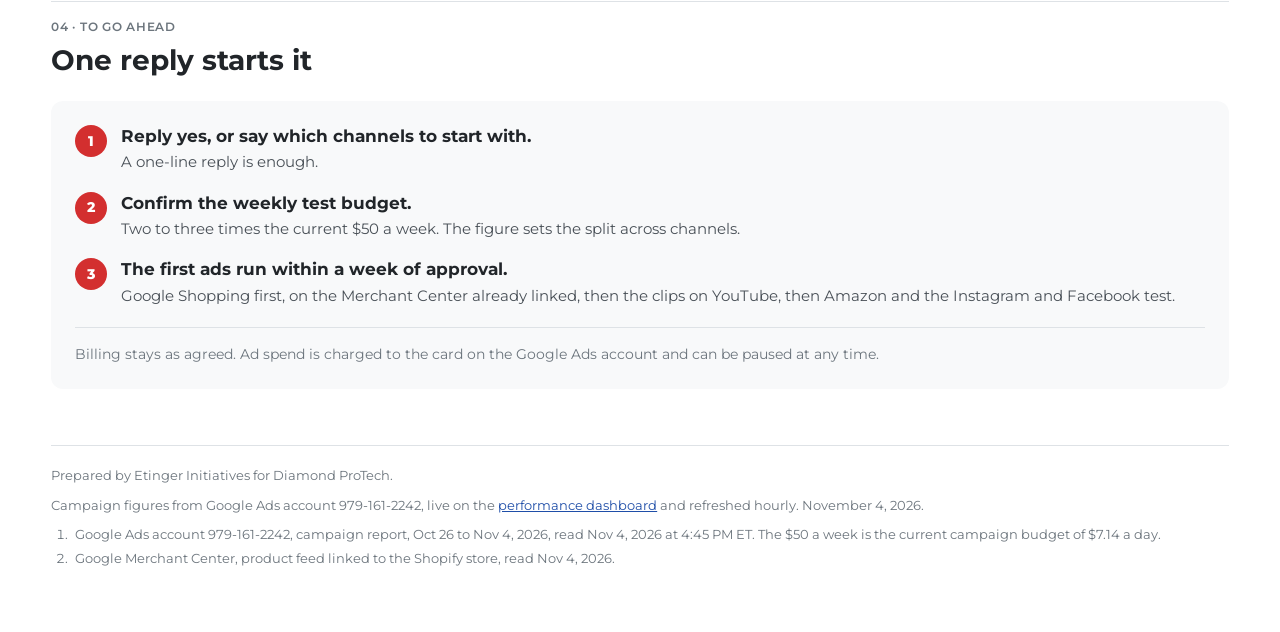
==== commit 3be8b9df: "Fluid page width, LIVE badge with a pulsing dot, animated traffic stream section Co-Authored-By: Cla" ====
--- a/ads/index.html
+++ b/ads/index.html
@@ -8,7 +8,7 @@
 <link rel="preconnect" href="https://fonts.googleapis.com">
 <link rel="preconnect" href="https://fonts.gstatic.com" crossorigin>
 <link rel="stylesheet" href="https://fonts.googleapis.com/css2?family=Montserrat:wght@400;500;600;700;800&display=swap">
-<link rel="stylesheet" href="/assets/dpt.css">
+<link rel="stylesheet" href="/assets/dpt.css?v=20261104d">
 </head>
 <body>
 <table class="pt" role="presentation"><tfoot><tr><td></td></tr></tfoot><tbody><tr><td>
--- a/assets/dpt.css
+++ b/assets/dpt.css
@@ -6,6 +6,7 @@
   --red:#d32f2f; --red-text:#c62828; --red-tint:#fdecea; --on-red:#ffffff;
   --success:#198754; --success-tint:#e7f4ed; --link:#1f4ea8; --shadow-rest:0 1px 2px rgba(33,37,41,.06);
   --font-sans:"Montserrat","Segoe UI",Roboto,Helvetica,Arial,sans-serif;
+  --live:#ff8a00; --live-glow:rgba(255,138,0,.55);
   color-scheme:light;
 }
 @media (prefers-color-scheme:dark){
@@ -27,10 +28,10 @@
 body{
   margin:0;background:var(--bg);color:var(--ink);
   font:400 16px/1.5 var(--font-sans);-webkit-font-smoothing:antialiased;
-  padding-left:max(16px,env(safe-area-inset-left,0px));padding-right:max(16px,env(safe-area-inset-right,0px));
+  padding-left:max(clamp(16px,4vw,96px),env(safe-area-inset-left,0px));padding-right:max(clamp(16px,4vw,96px),env(safe-area-inset-right,0px));
   padding-block:40px 64px;
 }
-.page{max-width:920px;margin:0 auto;display:grid;gap:56px;grid-template-columns:minmax(0,1fr)}
+.page{max-width:1800px;margin:0 auto;display:grid;gap:56px;grid-template-columns:minmax(0,1fr)}
 .page>*,.sec>*,.top>*,.masthead>*,.sec>div>*{min-width:0;max-width:100%}
 a{color:var(--link)}
 a:focus-visible{outline:2px solid var(--link);outline-offset:2px;border-radius:2px}
@@ -44,7 +45,7 @@
 sup.fn a{text-decoration:none;font-weight:700}
 .label{font-size:12px;font-weight:600;text-transform:uppercase;letter-spacing:.06em;color:var(--ink-500);margin:0}
 .source{font-size:13px;color:var(--ink-500);margin-top:8px}
-.prose{max-width:66ch;color:var(--ink)}
+.prose{max-width:84ch;color:var(--ink)}
 .caption{font-size:14px;color:var(--ink-700)}
 .num,.tnum{font-variant-numeric:tabular-nums}
 
@@ -54,7 +55,7 @@
 .brand{display:flex;flex-wrap:wrap;align-items:baseline;gap:6px 12px}
 .wordmark{font-size:14px;font-weight:800;text-transform:uppercase;letter-spacing:.04em}
 .wordmark .dot{color:var(--red-text)}
-.lede{font-size:18px;color:var(--ink-700);max-width:60ch}
+.lede{font-size:18px;color:var(--ink-700);max-width:76ch}
 .pills{display:flex;flex-wrap:wrap;gap:8px;align-items:center}
 .pill{display:inline-block;padding:6px 12px;border-radius:999px;font-size:13px;font-weight:600;line-height:1.2}
 .pill-status{background:var(--red);color:var(--on-red)}
@@ -94,6 +95,7 @@
 .kf div:nth-child(n+3){border-top:1px solid var(--line)}
 .kf b{display:block;font-size:30px;font-weight:800;line-height:1.1;letter-spacing:-.01em;white-space:nowrap}
 @media (min-width:720px) and (max-width:919px){.kf b{font-size:clamp(22px,3.3vw,30px)}}
+@media (min-width:1100px){.kf b{font-size:34px}.kf div{padding:20px 18px}}
 .kf .label{margin-top:6px}
 @media (min-width:720px){
   .kf{grid-template-columns:repeat(6,1fr)}
@@ -161,14 +163,21 @@
 .ar-9x16{aspect-ratio:9/16}
 .ar-16x9{aspect-ratio:16/9}
 .ar-mod{aspect-ratio:970/600}
+.ar-3x2{aspect-ratio:3/2}
+.ar-banner{aspect-ratio:3840/1648}
+.ar-tiles{aspect-ratio:1800/440}
+.ar-steps{aspect-ratio:1800/588}
+.ar-cmp{aspect-ratio:1390/1200}
+.frame.white{background:#fff}
+.frame.white img{background:#fff}
 .pair{display:grid;grid-template-columns:1fr 1fr;gap:12px}
-.modules{display:grid;grid-template-columns:repeat(2,1fr);gap:12px}
-@media (min-width:720px){.modules{grid-template-columns:repeat(4,1fr)}}
+.modules{display:grid;grid-template-columns:1fr;gap:16px}
+.modules .half{max-width:640px}
 
 /* Product blocks */
 .product{display:grid;gap:16px;padding-top:20px;border-top:1px solid var(--line)}
 .product-head{display:grid;gap:4px}
-.product-head .why{color:var(--ink-700);max-width:66ch}
+.product-head .why{color:var(--ink-700);max-width:84ch}
 .product-head .covers{font-size:14px;color:var(--ink-500)}
 .product-head .pills{margin-top:6px}
 
@@ -226,6 +235,24 @@
 .linkbtn{appearance:none;background:none;border:0;padding:0;color:var(--link);font-size:13px;font-weight:600;cursor:pointer;text-decoration:underline}
 .hidden{display:none !important}
 
+/* Live badge: text and a pulsing dot, no outline */
+.live{display:inline-flex;align-items:center;gap:8px;font-size:13px;font-weight:800;letter-spacing:.12em;color:var(--live);text-shadow:0 0 10px var(--live-glow);padding:6px 2px}
+.live i{width:9px;height:9px;border-radius:50%;background:var(--live);box-shadow:0 0 0 0 var(--live-glow),0 0 10px var(--live-glow);animation:livepulse 1.6s ease-out infinite}
+.live.still i{animation:none}
+.live.still{text-shadow:none;opacity:.6}
+@keyframes livepulse{0%{box-shadow:0 0 0 0 var(--live-glow),0 0 10px var(--live-glow)}70%{box-shadow:0 0 0 9px rgba(255,138,0,0),0 0 12px var(--live-glow)}100%{box-shadow:0 0 0 0 rgba(255,138,0,0),0 0 10px var(--live-glow)}}
+@media (prefers-reduced-motion:reduce){.live i{animation:none}}
+
+/* Traffic stream */
+.stream{position:relative;min-width:0}
+.stream canvas{display:block;width:100%;height:170px}
+.stream .nodes{display:grid;grid-template-columns:repeat(3,1fr);gap:12px;margin-top:4px}
+.stream .node{text-align:center;min-width:0}
+.stream .node b{display:block;font-size:30px;font-weight:800;line-height:1.1;letter-spacing:-.01em;margin:4px 0 2px}
+.stream .node p{font-size:13px;color:var(--ink-500)}
+.stream .node .label{display:block}
+@media (max-width:719px){.stream canvas{height:130px}.stream .node b{font-size:24px}.stream .node p{font-size:12px}}
+
 /* Footer */
 footer{font-size:13px;color:var(--ink-500);display:grid;gap:10px;padding-top:20px;border-top:1px solid var(--line)}
 .footnotes{margin:0;padding-left:20px;display:grid;gap:4px}
@@ -256,7 +283,9 @@
   .kf div{padding:10px 10px}
   table{font-size:11.5px}
   th,td{padding:6px 8px}
-  .controls,.sitenav,.no-print,.tip,.linkbtn{display:none !important}
+  .controls,.sitenav,.no-print,.tip,.linkbtn,.stream canvas{display:none !important}
+  .live{text-shadow:none}
+  .live i{animation:none}
   .notice.on{display:block}
   .pt{display:table;width:100%;table-layout:fixed;border-collapse:collapse}
   .pt>tbody{display:table-row-group}
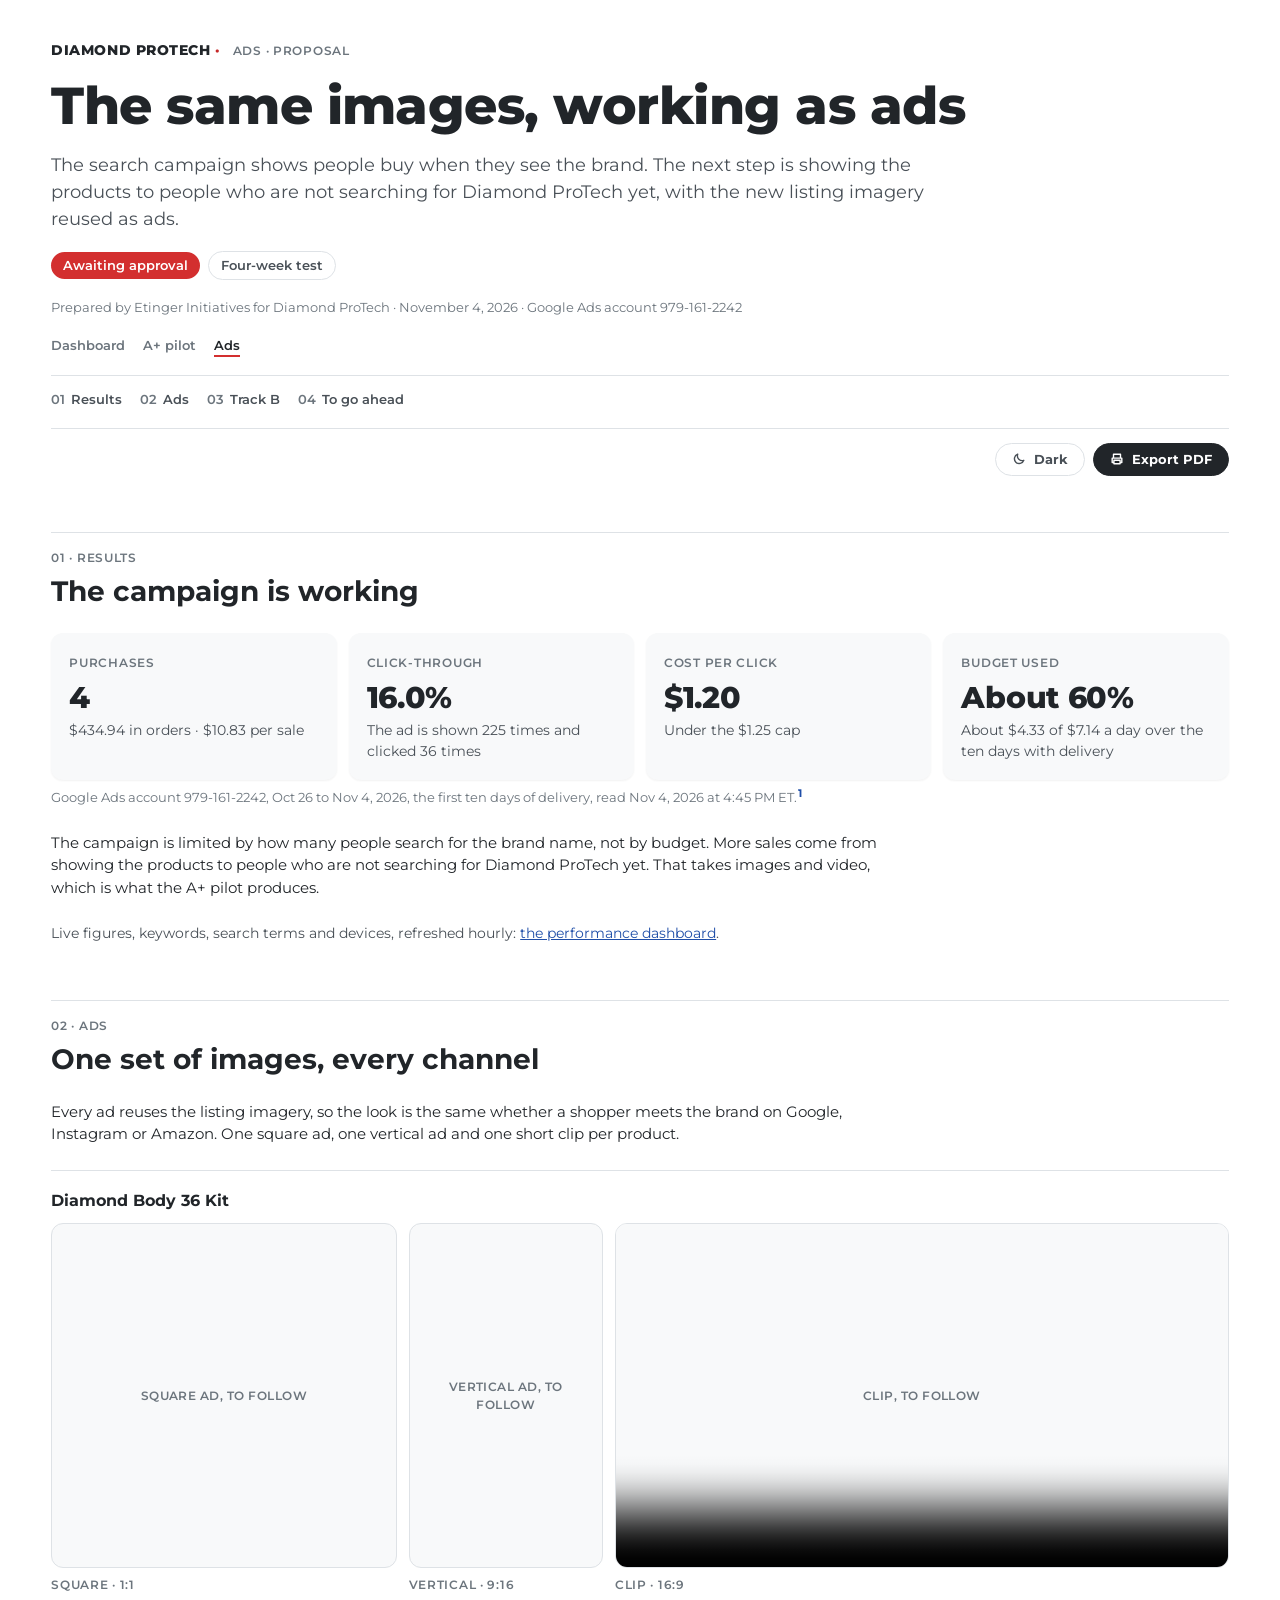
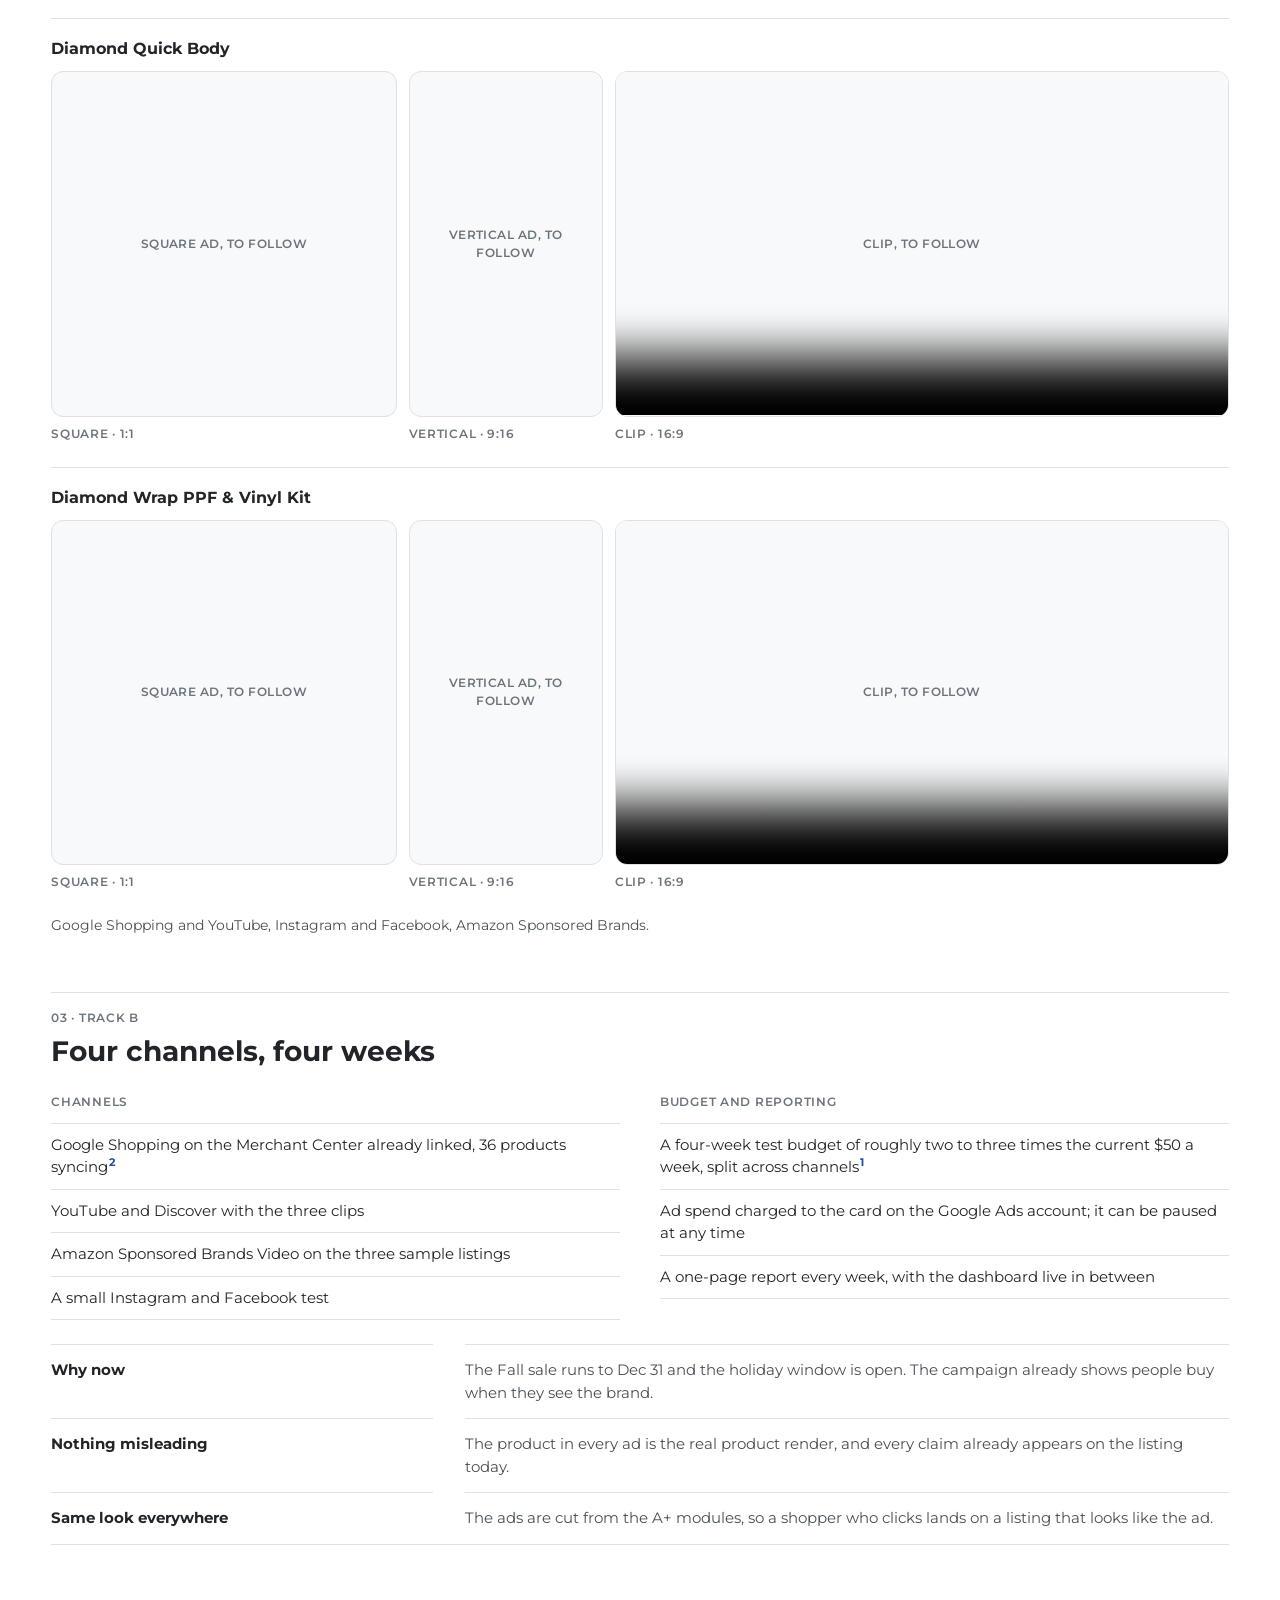
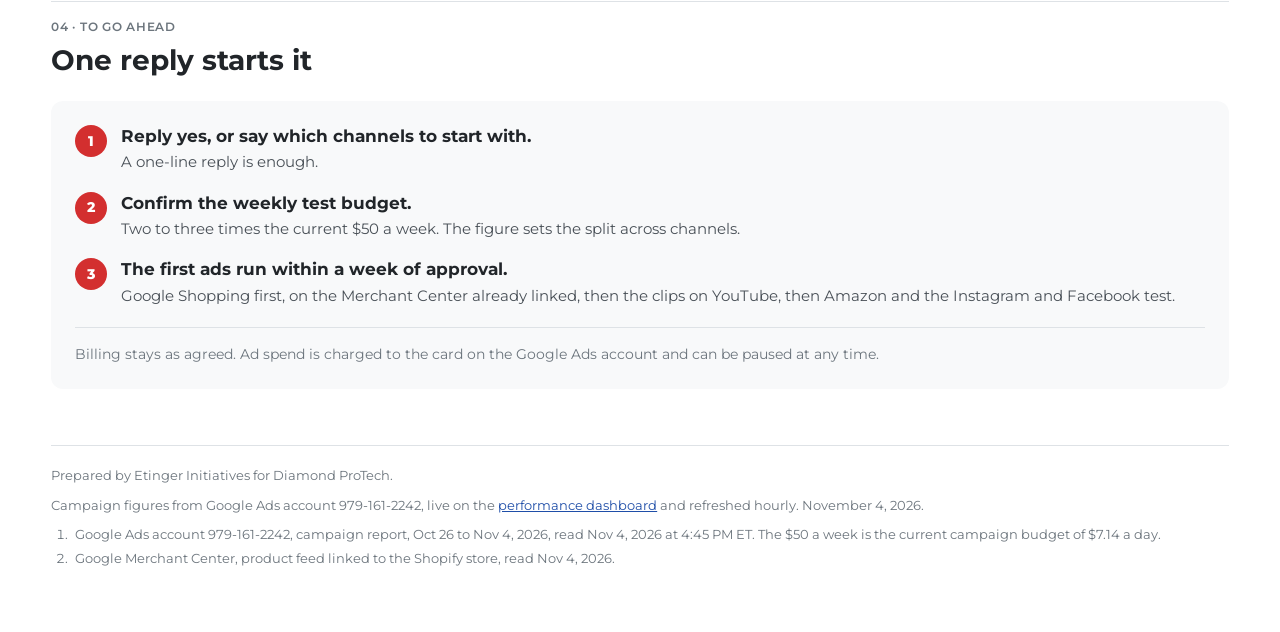
==== commit ccd85f86: "Light and dark mode toggle on all three pages, remembered per browser Co-Authored-By: Claude Fable 5" ====
--- a/ads/index.html
+++ b/ads/index.html
@@ -8,7 +8,9 @@
 <link rel="preconnect" href="https://fonts.googleapis.com">
 <link rel="preconnect" href="https://fonts.gstatic.com" crossorigin>
 <link rel="stylesheet" href="https://fonts.googleapis.com/css2?family=Montserrat:wght@400;500;600;700;800&display=swap">
-<link rel="stylesheet" href="/assets/dpt.css?v=20261104d">
+<link rel="stylesheet" href="/assets/dpt.css?v=20261104e">
+<script>(function(){try{var t=localStorage.getItem('dpt-theme');if(t==='light'||t==='dark')document.documentElement.setAttribute('data-theme',t);}catch(e){}})();</script>
+<script src="/assets/theme.js?v=20261104e" defer></script>
 </head>
 <body>
 <table class="pt" role="presentation"><tfoot><tr><td></td></tr></tfoot><tbody><tr><td>
@@ -40,6 +42,11 @@
       </nav>
       <div class="controls">
         <span class="spacer"></span>
+        <button type="button" class="btn btn-quiet" id="theme" aria-label="Switch to dark mode">
+          <svg class="ic-moon" viewBox="0 0 16 16" aria-hidden="true" fill="none" stroke="currentColor" stroke-width="1.6" stroke-linecap="round" stroke-linejoin="round"><path d="M13.5 9.5A5.5 5.5 0 0 1 6.5 2.5a5.5 5.5 0 1 0 7 7z"/></svg>
+          <svg class="ic-sun" viewBox="0 0 16 16" aria-hidden="true" fill="none" stroke="currentColor" stroke-width="1.6" stroke-linecap="round" stroke-linejoin="round" style="display:none"><circle cx="8" cy="8" r="3"/><path d="M8 1.5v1.5M8 13v1.5M1.5 8H3M13 8h1.5M3.4 3.4l1 1M11.6 11.6l1 1M3.4 12.6l1-1M11.6 4.4l1-1"/></svg>
+          <span class="theme-text">Dark</span>
+        </button>
         <button type="button" class="btn" id="export">
           <svg viewBox="0 0 16 16" aria-hidden="true" fill="none" stroke="currentColor" stroke-width="1.6" stroke-linecap="round" stroke-linejoin="round"><path d="M4 6V2.5h8V6M4 12H2.5V7h11v5H12M4.5 9.5h7v4h-7z"/></svg>
           Export PDF
--- a/assets/dpt.css
+++ b/assets/dpt.css
@@ -84,6 +84,8 @@
 .btn{appearance:none;display:inline-flex;align-items:center;gap:8px;background:var(--ink);color:var(--bg);border:1px solid var(--ink);border-radius:999px;padding:8px 16px;font-size:13px;font-weight:700;line-height:1.2;cursor:pointer;text-decoration:none}
 .btn:hover{opacity:.9}
 .btn svg{width:14px;height:14px}
+.btn-quiet{background:transparent;color:var(--ink-700);border:1px solid var(--line)}
+.btn-quiet:hover{color:var(--ink);opacity:1}
 .notice{display:none;border-left:3px solid var(--red);padding:4px 0 4px 14px;font-size:14px;color:var(--ink-700)}
 .notice.on{display:block}
 .notice.quiet{border-left-color:var(--line)}
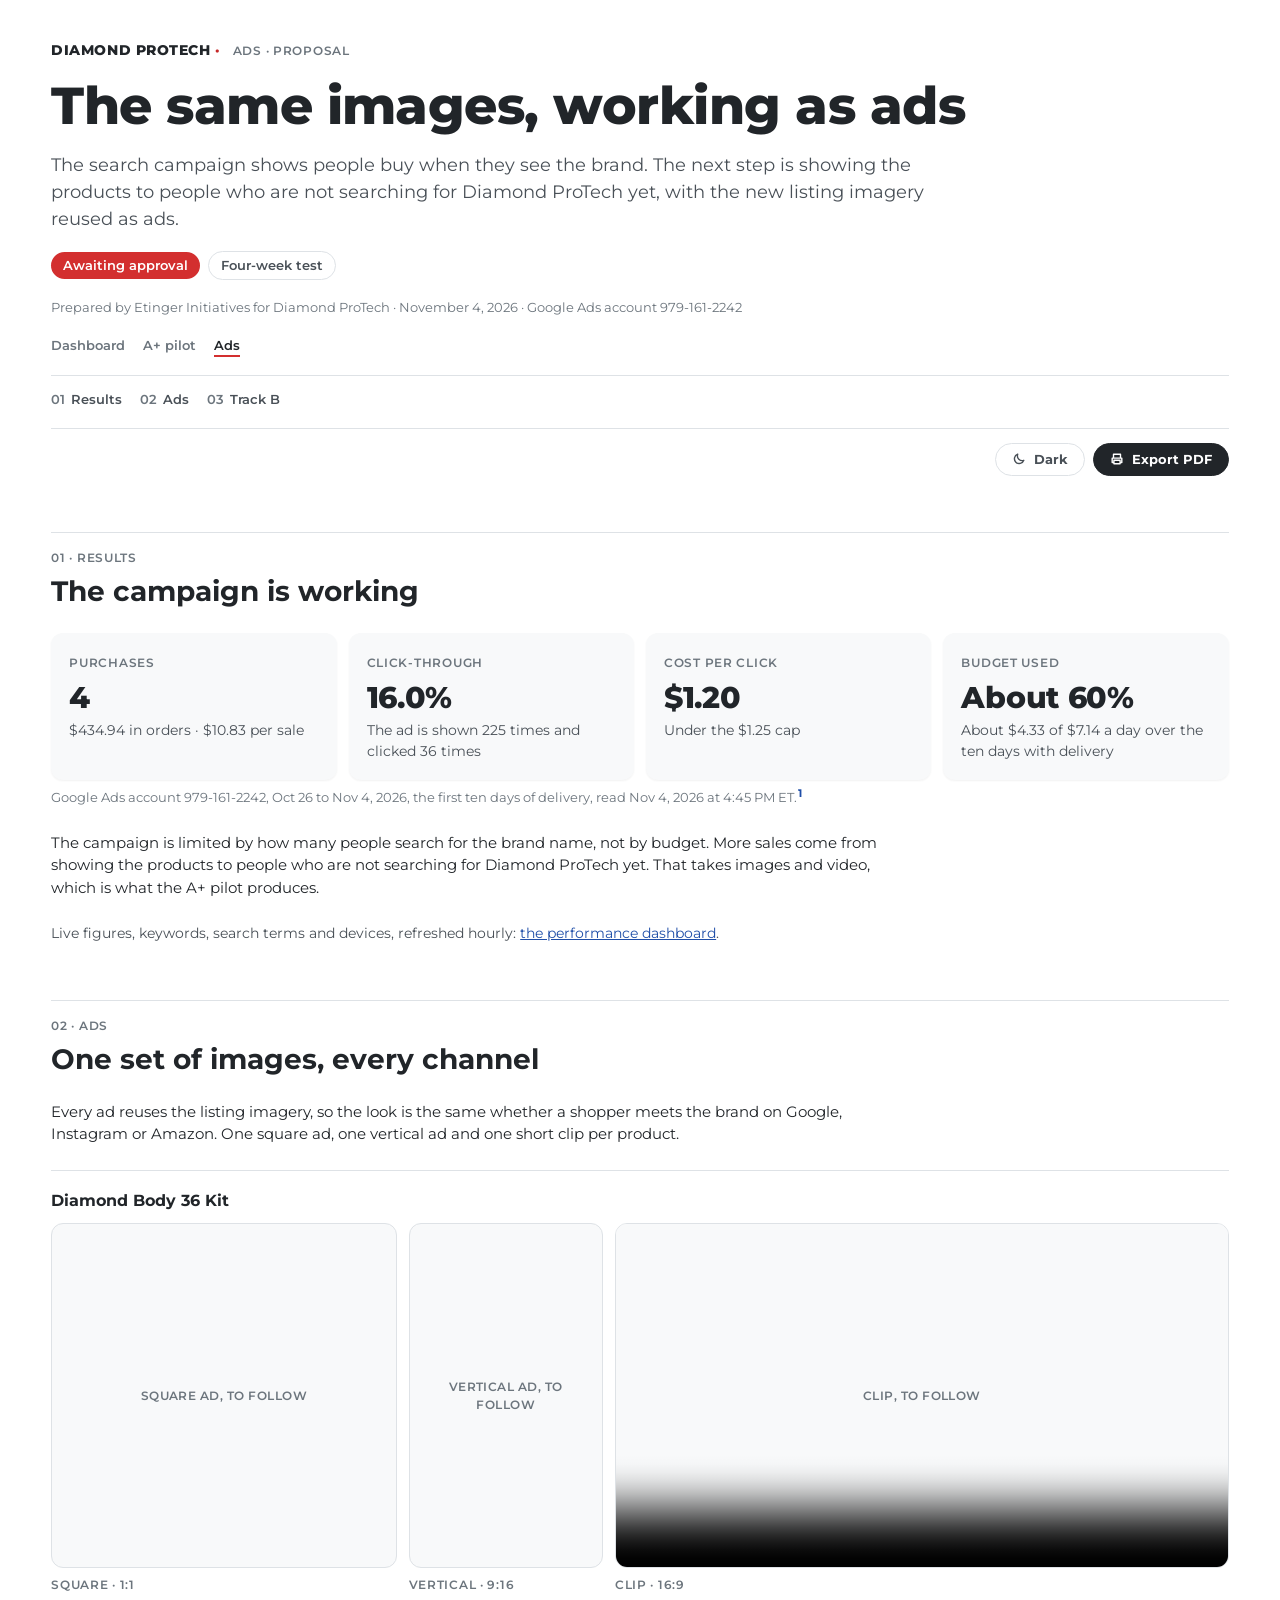
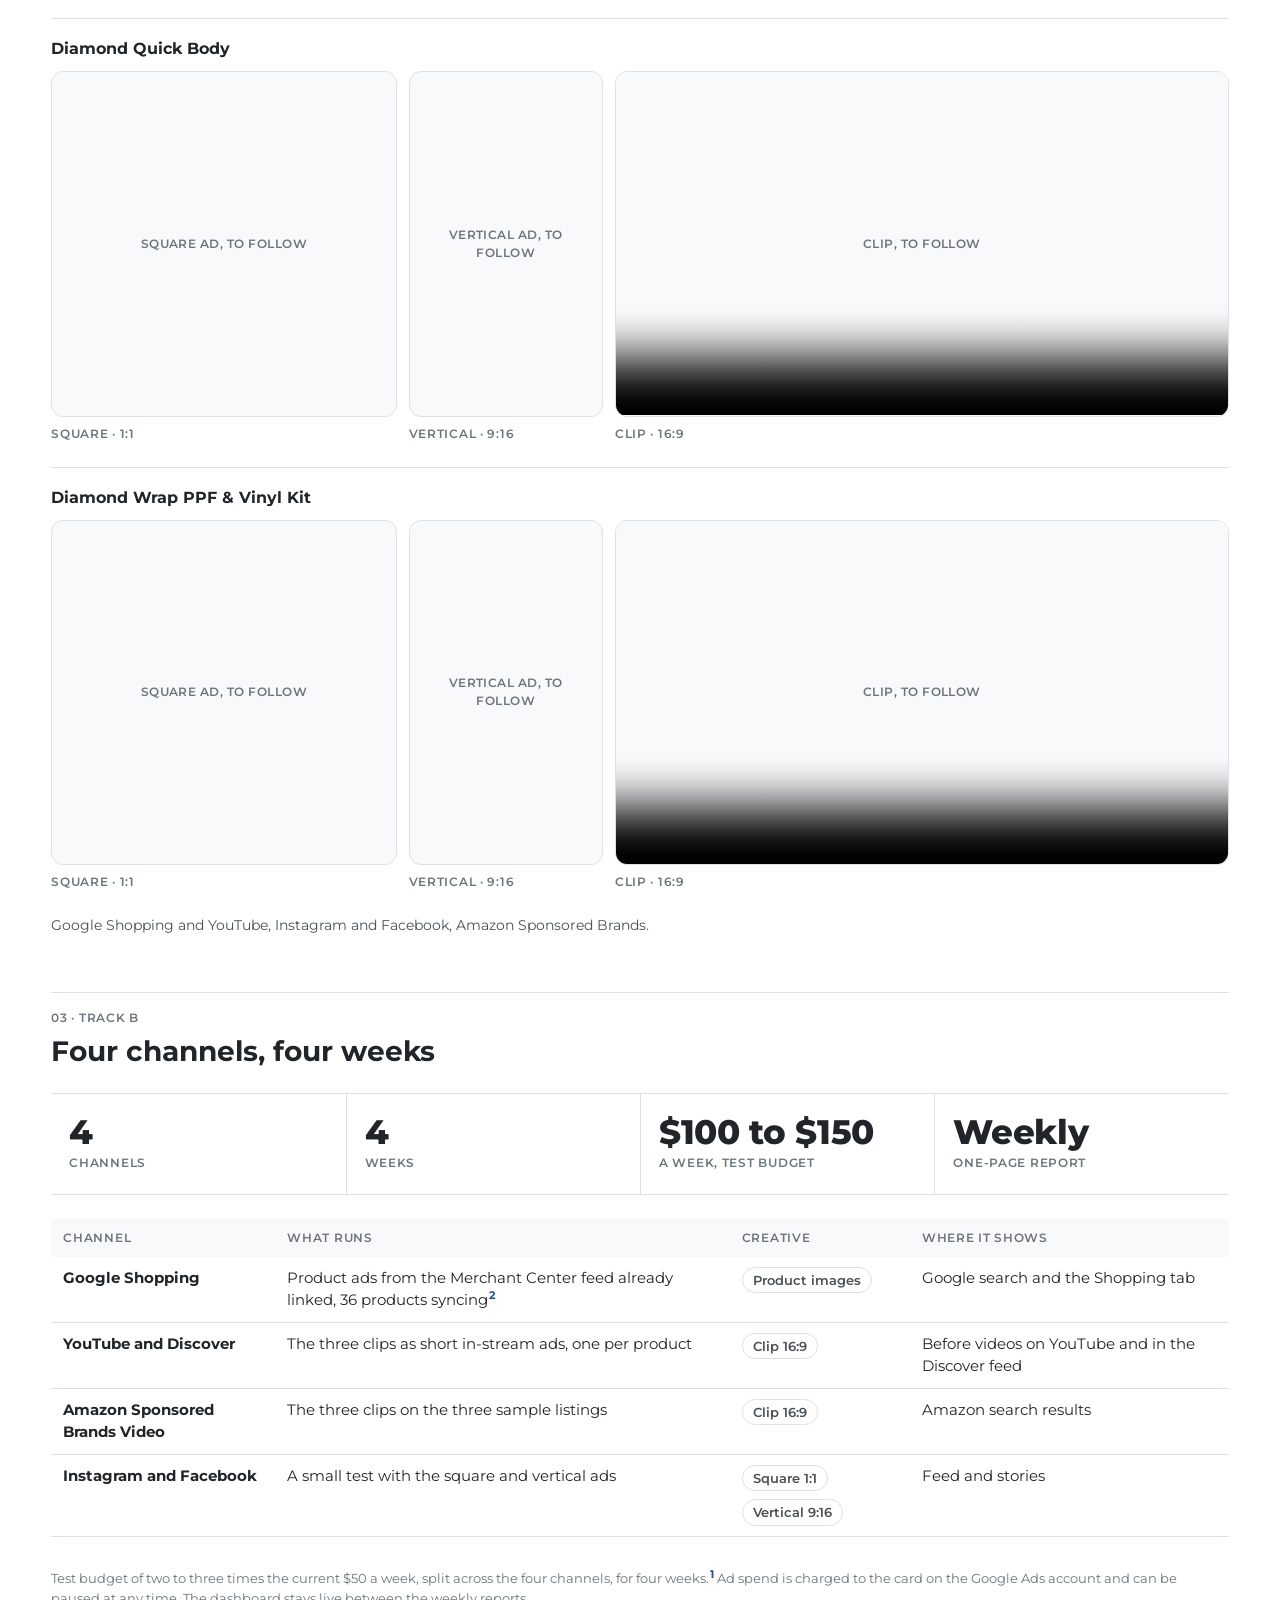
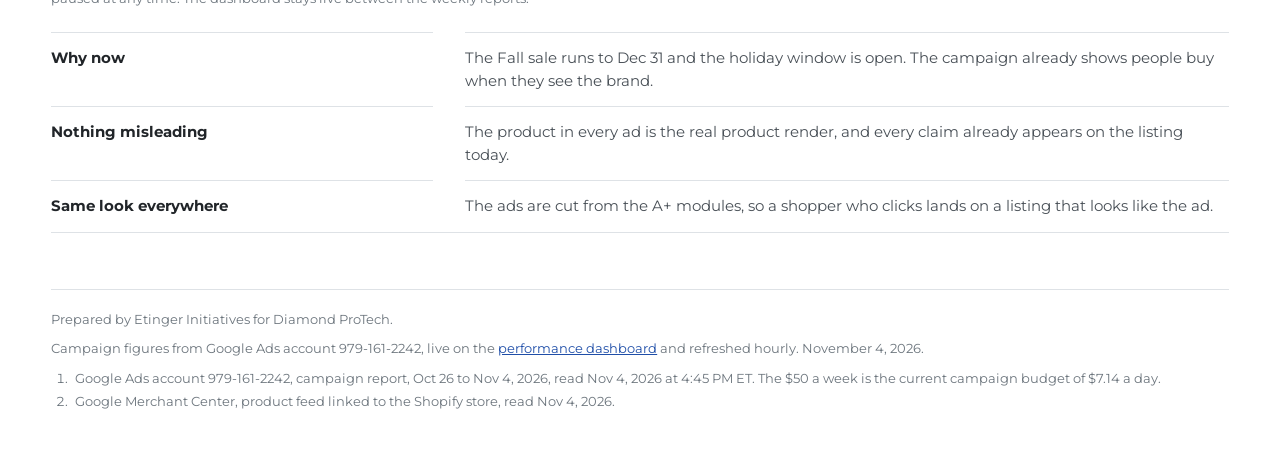
==== commit 9fc127a8: "Kit heroes and banner with both bottles; To go ahead sections removed; Track B as a plan strip and c" ====
--- a/ads/index.html
+++ b/ads/index.html
@@ -8,7 +8,7 @@
 <link rel="preconnect" href="https://fonts.googleapis.com">
 <link rel="preconnect" href="https://fonts.gstatic.com" crossorigin>
 <link rel="stylesheet" href="https://fonts.googleapis.com/css2?family=Montserrat:wght@400;500;600;700;800&display=swap">
-<link rel="stylesheet" href="/assets/dpt.css?v=20261104e">
+<link rel="stylesheet" href="/assets/dpt.css?v=20261104g">
 <script>(function(){try{var t=localStorage.getItem('dpt-theme');if(t==='light'||t==='dark')document.documentElement.setAttribute('data-theme',t);}catch(e){}})();</script>
 <script src="/assets/theme.js?v=20261104e" defer></script>
 </head>
@@ -38,7 +38,6 @@
         <a href="#results"><span>01</span>Results</a>
         <a href="#ads"><span>02</span>Ads</a>
         <a href="#track-b"><span>03</span>Track B</a>
-        <a href="#go-ahead"><span>04</span>To go ahead</a>
       </nav>
       <div class="controls">
         <span class="spacer"></span>
@@ -136,24 +135,47 @@
       <p class="label">03 · Track B</p>
       <h2>Four channels, four weeks</h2>
     </div>
-    <div class="tracks">
-      <div class="track">
-        <p class="label">Channels</p>
-        <ul>
-          <li>Google Shopping on the Merchant Center already linked, 36 products syncing<sup class="fn"><a href="#fn2">2</a></sup></li>
-          <li>YouTube and Discover with the three clips</li>
-          <li>Amazon Sponsored Brands Video on the three sample listings</li>
-          <li>A small Instagram and Facebook test</li>
-        </ul>
-      </div>
-      <div class="track">
-        <p class="label">Budget and reporting</p>
-        <ul>
-          <li>A four-week test budget of roughly two to three times the current $50 a week, split across channels<sup class="fn"><a href="#fn1">1</a></sup></li>
-          <li>Ad spend charged to the card on the Google Ads account; it can be paused at any time</li>
-          <li>A one-page report every week, with the dashboard live in between</li>
-        </ul>
-      </div>
+    <div class="plan">
+      <div class="kf plan-strip" role="list" aria-label="Plan at a glance">
+        <div role="listitem"><b>4</b><span class="label">Channels</span></div>
+        <div role="listitem"><b>4</b><span class="label">Weeks</span></div>
+        <div role="listitem"><b>$100 to $150</b><span class="label">A week, test budget</span></div>
+        <div role="listitem"><b>Weekly</b><span class="label">One-page report</span></div>
+      </div>
+      <div class="table-wrap">
+        <table class="plan-table">
+          <thead>
+            <tr><th>Channel</th><th>What runs</th><th>Creative</th><th>Where it shows</th></tr>
+          </thead>
+          <tbody>
+            <tr>
+              <td data-label="Channel"><b>Google Shopping</b></td>
+              <td data-label="What runs">Product ads from the Merchant Center feed already linked, 36 products syncing<sup class="fn"><a href="#fn2">2</a></sup></td>
+              <td data-label="Creative"><span class="chips"><span class="chip">Product images</span></span></td>
+              <td data-label="Where it shows">Google search and the Shopping tab</td>
+            </tr>
+            <tr>
+              <td data-label="Channel"><b>YouTube and Discover</b></td>
+              <td data-label="What runs">The three clips as short in-stream ads, one per product</td>
+              <td data-label="Creative"><span class="chips"><span class="chip">Clip 16:9</span></span></td>
+              <td data-label="Where it shows">Before videos on YouTube and in the Discover feed</td>
+            </tr>
+            <tr>
+              <td data-label="Channel"><b>Amazon Sponsored Brands Video</b></td>
+              <td data-label="What runs">The three clips on the three sample listings</td>
+              <td data-label="Creative"><span class="chips"><span class="chip">Clip 16:9</span></span></td>
+              <td data-label="Where it shows">Amazon search results</td>
+            </tr>
+            <tr>
+              <td data-label="Channel"><b>Instagram and Facebook</b></td>
+              <td data-label="What runs">A small test with the square and vertical ads</td>
+              <td data-label="Creative"><span class="chips"><span class="chip">Square 1:1</span><span class="chip">Vertical 9:16</span></span></td>
+              <td data-label="Where it shows">Feed and stories</td>
+            </tr>
+          </tbody>
+        </table>
+      </div>
+      <p class="source">Test budget of two to three times the current $50 a week, split across the four channels, for four weeks.<sup class="fn"><a href="#fn1">1</a></sup> Ad spend is charged to the card on the Google Ads account and can be paused at any time. The dashboard stays live between the weekly reports.</p>
     </div>
     <dl class="defs">
       <dt>Why now</dt>
@@ -165,35 +187,6 @@
     </dl>
   </section>
 
-  <section class="sec" id="go-ahead">
-    <div class="sec-head">
-      <p class="label">04 · To go ahead</p>
-      <h2>One reply starts it</h2>
-    </div>
-    <div class="approve">
-      <ol class="steps">
-        <li>
-          <div>
-            <b>Reply yes, or say which channels to start with.</b>
-            <p>A one-line reply is enough.</p>
-          </div>
-        </li>
-        <li>
-          <div>
-            <b>Confirm the weekly test budget.</b>
-            <p>Two to three times the current $50 a week. The figure sets the split across channels.</p>
-          </div>
-        </li>
-        <li>
-          <div>
-            <b>The first ads run within a week of approval.</b>
-            <p>Google Shopping first, on the Merchant Center already linked, then the clips on YouTube, then Amazon and the Instagram and Facebook test.</p>
-          </div>
-        </li>
-      </ol>
-      <p class="aside">Billing stays as agreed. Ad spend is charged to the card on the Google Ads account and can be paused at any time.</p>
-    </div>
-  </section>
 
   <footer>
     <p>Prepared by Etinger Initiatives for Diamond ProTech.</p>
--- a/assets/dpt.css
+++ b/assets/dpt.css
@@ -244,6 +244,26 @@
 .live.still{text-shadow:none;opacity:.6}
 @keyframes livepulse{0%{box-shadow:0 0 0 0 var(--live-glow),0 0 10px var(--live-glow)}70%{box-shadow:0 0 0 9px rgba(255,138,0,0),0 0 12px var(--live-glow)}100%{box-shadow:0 0 0 0 rgba(255,138,0,0),0 0 10px var(--live-glow)}}
 @media (prefers-reduced-motion:reduce){.live i{animation:none}}
+
+/* Track B plan */
+.plan{display:grid;gap:24px}
+.plan-strip{grid-template-columns:repeat(2,1fr)}
+@media (min-width:720px){.plan-strip{grid-template-columns:repeat(4,1fr)}.plan-strip div:nth-child(n+3){border-top:0}.plan-strip div:nth-child(n+2){border-left:1px solid var(--line)}}
+.plan-table td b{font-weight:700}
+.plan-table td{vertical-align:top}
+@media (max-width:719px){
+  .plan-table thead{display:none}
+  .plan-table,.plan-table tbody,.plan-table tr,.plan-table td{display:block;width:100%}
+  .plan-table tr{padding:14px 0;border-bottom:1px solid var(--line)}
+  .plan-table td{border:0;padding:3px 0}
+  .plan-table td::before{content:attr(data-label);display:block;font-size:12px;font-weight:600;text-transform:uppercase;letter-spacing:.06em;color:var(--ink-500);margin-top:6px}
+  .plan-table td[data-label="Channel"]::before{display:none}
+  .plan-table td[data-label="Channel"] b{font-size:17px}
+}
+
+/* Orange callout, same glow as the live badge */
+.callout{color:var(--live);font-size:18px;font-weight:700;line-height:1.45;max-width:84ch;text-shadow:0 0 12px var(--live-glow)}
+@media print{.callout{text-shadow:none}}
 
 /* Traffic stream */
 .stream{position:relative;min-width:0}
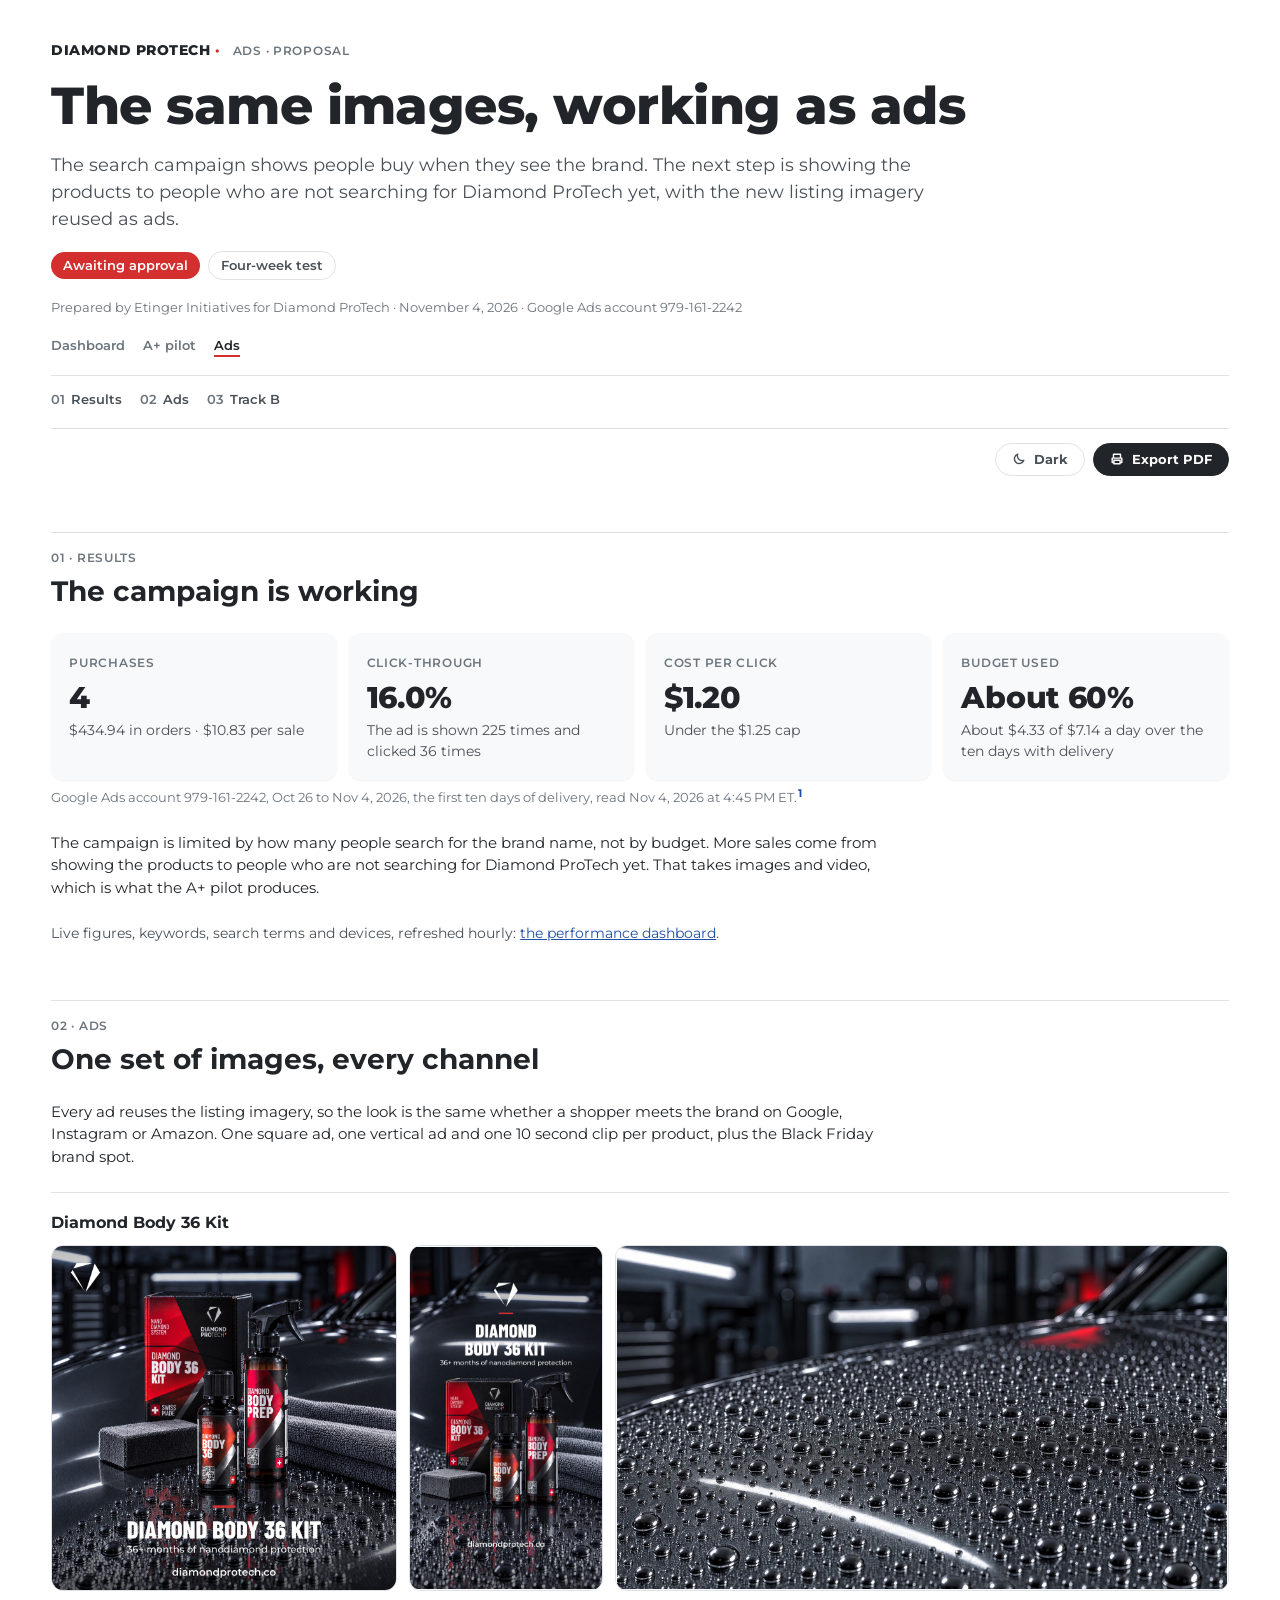
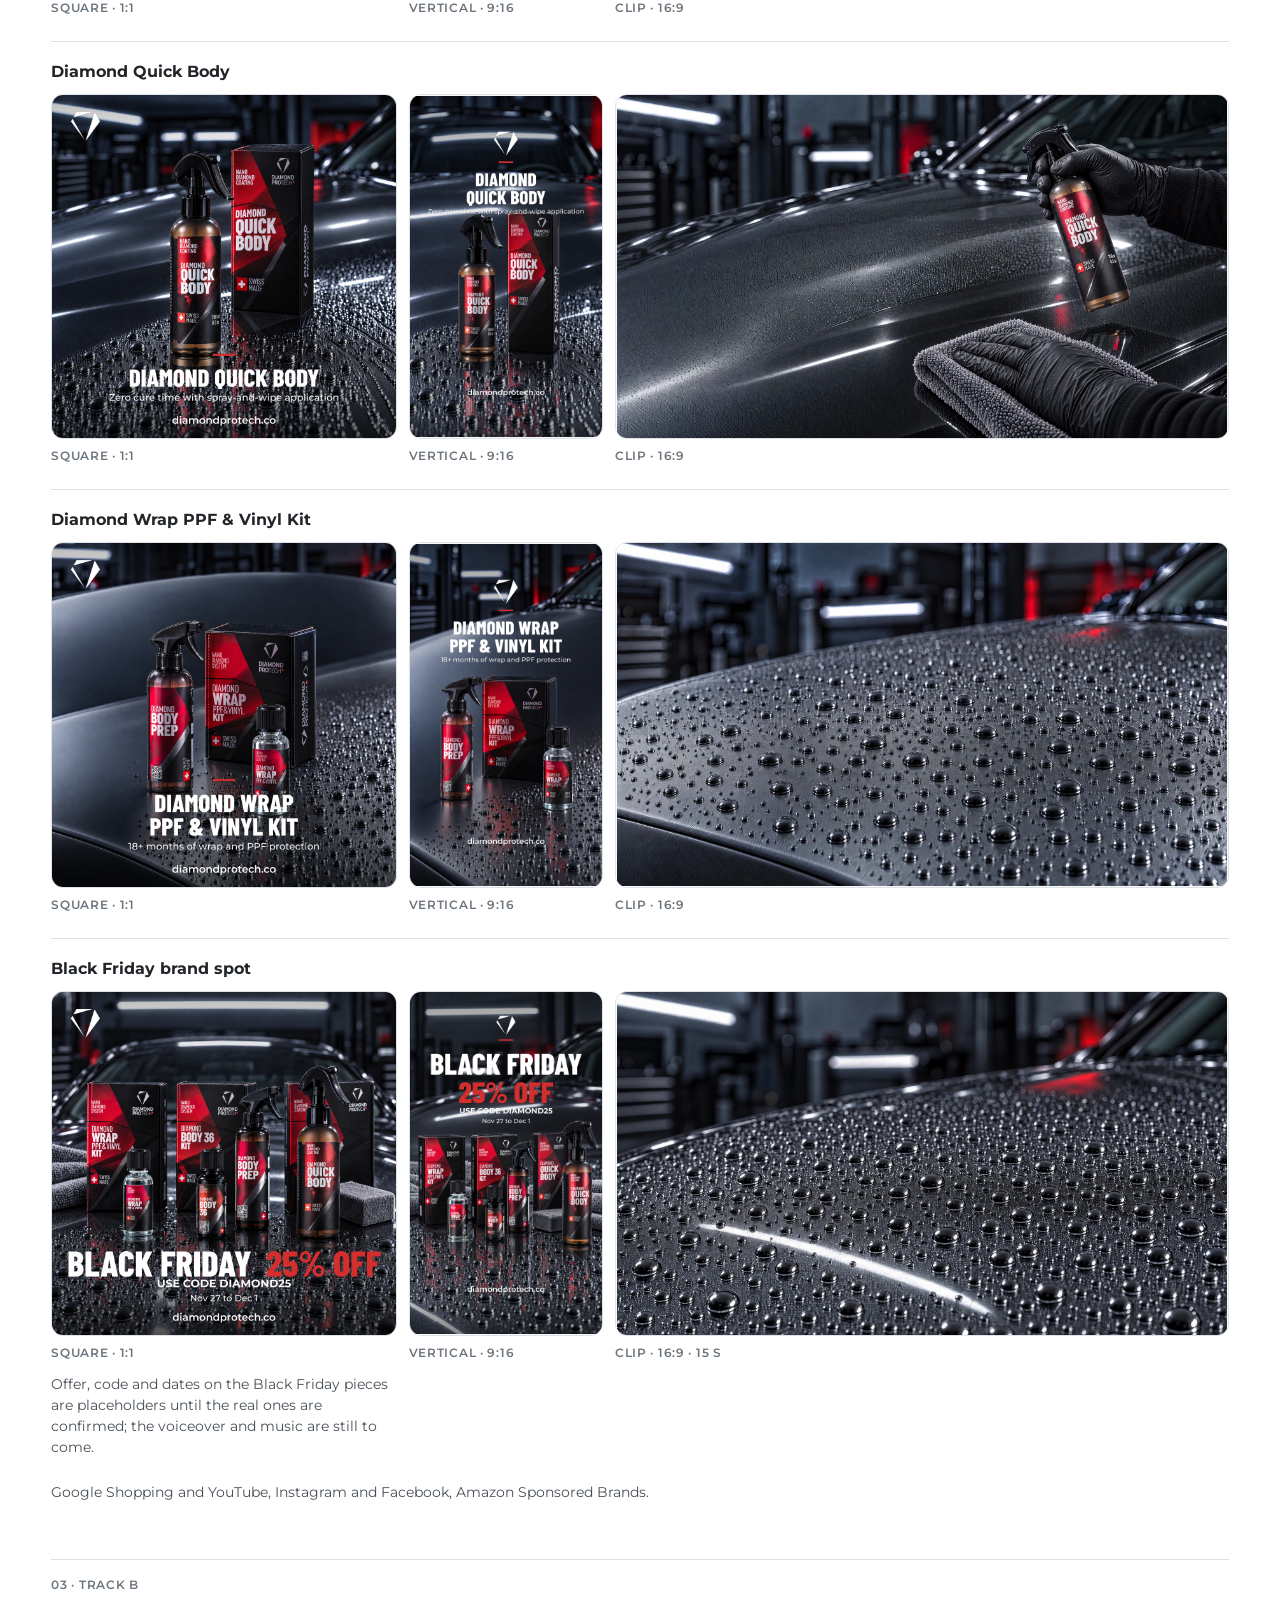
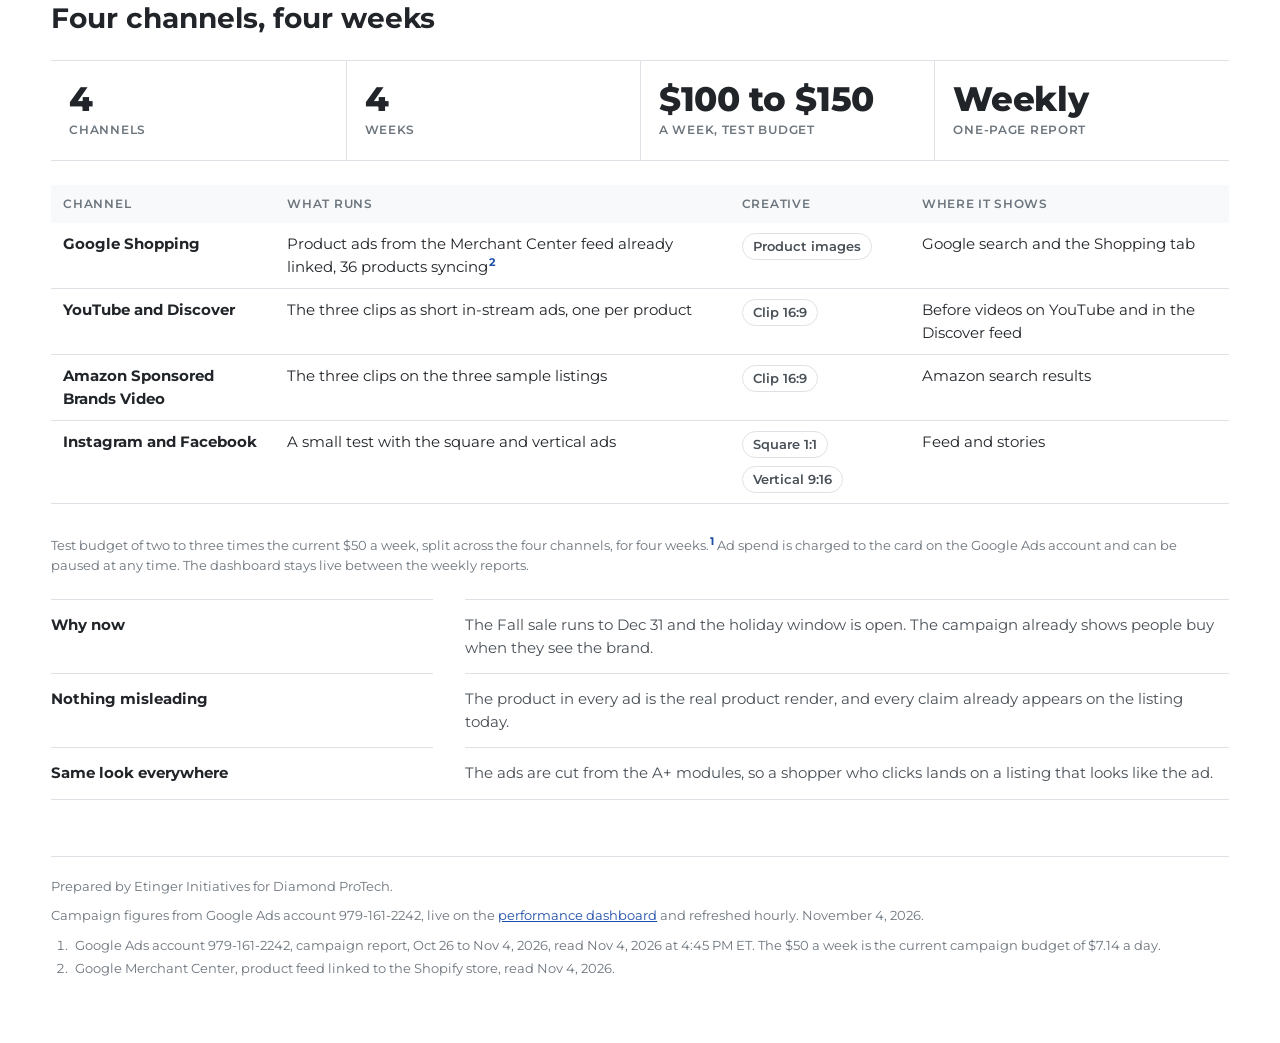
==== commit aebfcc24: "Ads page: clips autoplay muted on loop, Black Friday brand row with the placeholder offer Co-Authore" ====
--- a/ads/index.html
+++ b/ads/index.html
@@ -77,7 +77,7 @@
       <p class="label">02 · Ads</p>
       <h2>One set of images, every channel</h2>
     </div>
-    <p class="prose">Every ad reuses the listing imagery, so the look is the same whether a shopper meets the brand on Google, Instagram or Amazon. One square ad, one vertical ad and one short clip per product.</p>
+    <p class="prose">Every ad reuses the listing imagery, so the look is the same whether a shopper meets the brand on Google, Instagram or Amazon. One square ad, one vertical ad and one 10 second clip per product, plus the Black Friday brand spot.</p>
 
     <div class="adrow">
       <h3>Diamond Body 36 Kit</h3>
@@ -90,7 +90,7 @@
         <figcaption class="label">Vertical · 9:16</figcaption>
       </figure>
       <figure class="wide">
-        <div class="frame ar-16x9" data-note="Clip, to follow"><video controls muted playsinline preload="none" poster="/img/ads/body36-clip-poster.jpg" aria-label="Diamond Body 36 Kit, short clip"><source src="/img/ads/body36-clip.mp4" type="video/mp4"></video></div>
+        <div class="frame ar-16x9" data-note="Clip, to follow"><video autoplay muted loop playsinline preload="auto" disablepictureinpicture poster="/img/ads/body36-clip-poster.jpg" aria-label="Diamond Body 36 Kit, short clip"><source src="/img/ads/body36-clip.mp4" type="video/mp4"></video></div>
         <figcaption class="label">Clip · 16:9</figcaption>
       </figure>
     </div>
@@ -106,7 +106,7 @@
         <figcaption class="label">Vertical · 9:16</figcaption>
       </figure>
       <figure class="wide">
-        <div class="frame ar-16x9" data-note="Clip, to follow"><video controls muted playsinline preload="none" poster="/img/ads/quickbody-clip-poster.jpg" aria-label="Diamond Quick Body, short clip"><source src="/img/ads/quickbody-clip.mp4" type="video/mp4"></video></div>
+        <div class="frame ar-16x9" data-note="Clip, to follow"><video autoplay muted loop playsinline preload="auto" disablepictureinpicture poster="/img/ads/quickbody-clip-poster.jpg" aria-label="Diamond Quick Body, short clip"><source src="/img/ads/quickbody-clip.mp4" type="video/mp4"></video></div>
         <figcaption class="label">Clip · 16:9</figcaption>
       </figure>
     </div>
@@ -122,9 +122,26 @@
         <figcaption class="label">Vertical · 9:16</figcaption>
       </figure>
       <figure class="wide">
-        <div class="frame ar-16x9" data-note="Clip, to follow"><video controls muted playsinline preload="none" poster="/img/ads/wrap-clip-poster.jpg" aria-label="Diamond Wrap PPF and Vinyl Kit, short clip"><source src="/img/ads/wrap-clip.mp4" type="video/mp4"></video></div>
+        <div class="frame ar-16x9" data-note="Clip, to follow"><video autoplay muted loop playsinline preload="auto" disablepictureinpicture poster="/img/ads/wrap-clip-poster.jpg" aria-label="Diamond Wrap PPF and Vinyl Kit, short clip"><source src="/img/ads/wrap-clip.mp4" type="video/mp4"></video></div>
         <figcaption class="label">Clip · 16:9</figcaption>
       </figure>
+    </div>
+
+    <div class="adrow">
+      <h3>Black Friday brand spot</h3>
+      <figure>
+        <div class="frame ar-1x1" data-note="Square ad, to follow"><img src="/img/ads/brand-bf-ad-1x1.jpg" alt="Black Friday, square ad" onerror="this.parentElement.classList.add('missing')"></div>
+        <figcaption class="label">Square · 1:1</figcaption>
+      </figure>
+      <figure>
+        <div class="frame ar-9x16" data-note="Vertical ad, to follow"><img src="/img/ads/brand-bf-ad-9x16.jpg" alt="Black Friday, vertical ad" onerror="this.parentElement.classList.add('missing')"></div>
+        <figcaption class="label">Vertical · 9:16</figcaption>
+      </figure>
+      <figure class="wide">
+        <div class="frame ar-16x9" data-note="Clip, to follow"><video autoplay muted loop playsinline preload="auto" disablepictureinpicture poster="/img/ads/brand-bf-clip-poster.jpg" aria-label="Black Friday brand spot, 15 second clip"><source src="/img/ads/brand-bf-clip.mp4" type="video/mp4"></video></div>
+        <figcaption class="label">Clip · 16:9 · 15 s</figcaption>
+      </figure>
+      <p class="caption">Offer, code and dates on the Black Friday pieces are placeholders until the real ones are confirmed; the voiceover and music are still to come.</p>
     </div>
 
     <p class="caption">Google Shopping and YouTube, Instagram and Facebook, Amazon Sponsored Brands.</p>
@@ -208,6 +225,9 @@
     var probe = new Image();
     probe.onerror = function () { v.hidden = true; v.parentElement.classList.add('missing'); };
     probe.src = v.getAttribute('poster');
+    // Clips run on their own, muted, and loop; nudge any browser that waits for a gesture.
+    v.muted = true;
+    var p = v.play(); if (p && p.catch) { p.catch(function () {}); }
   });
 })();
 </script>
